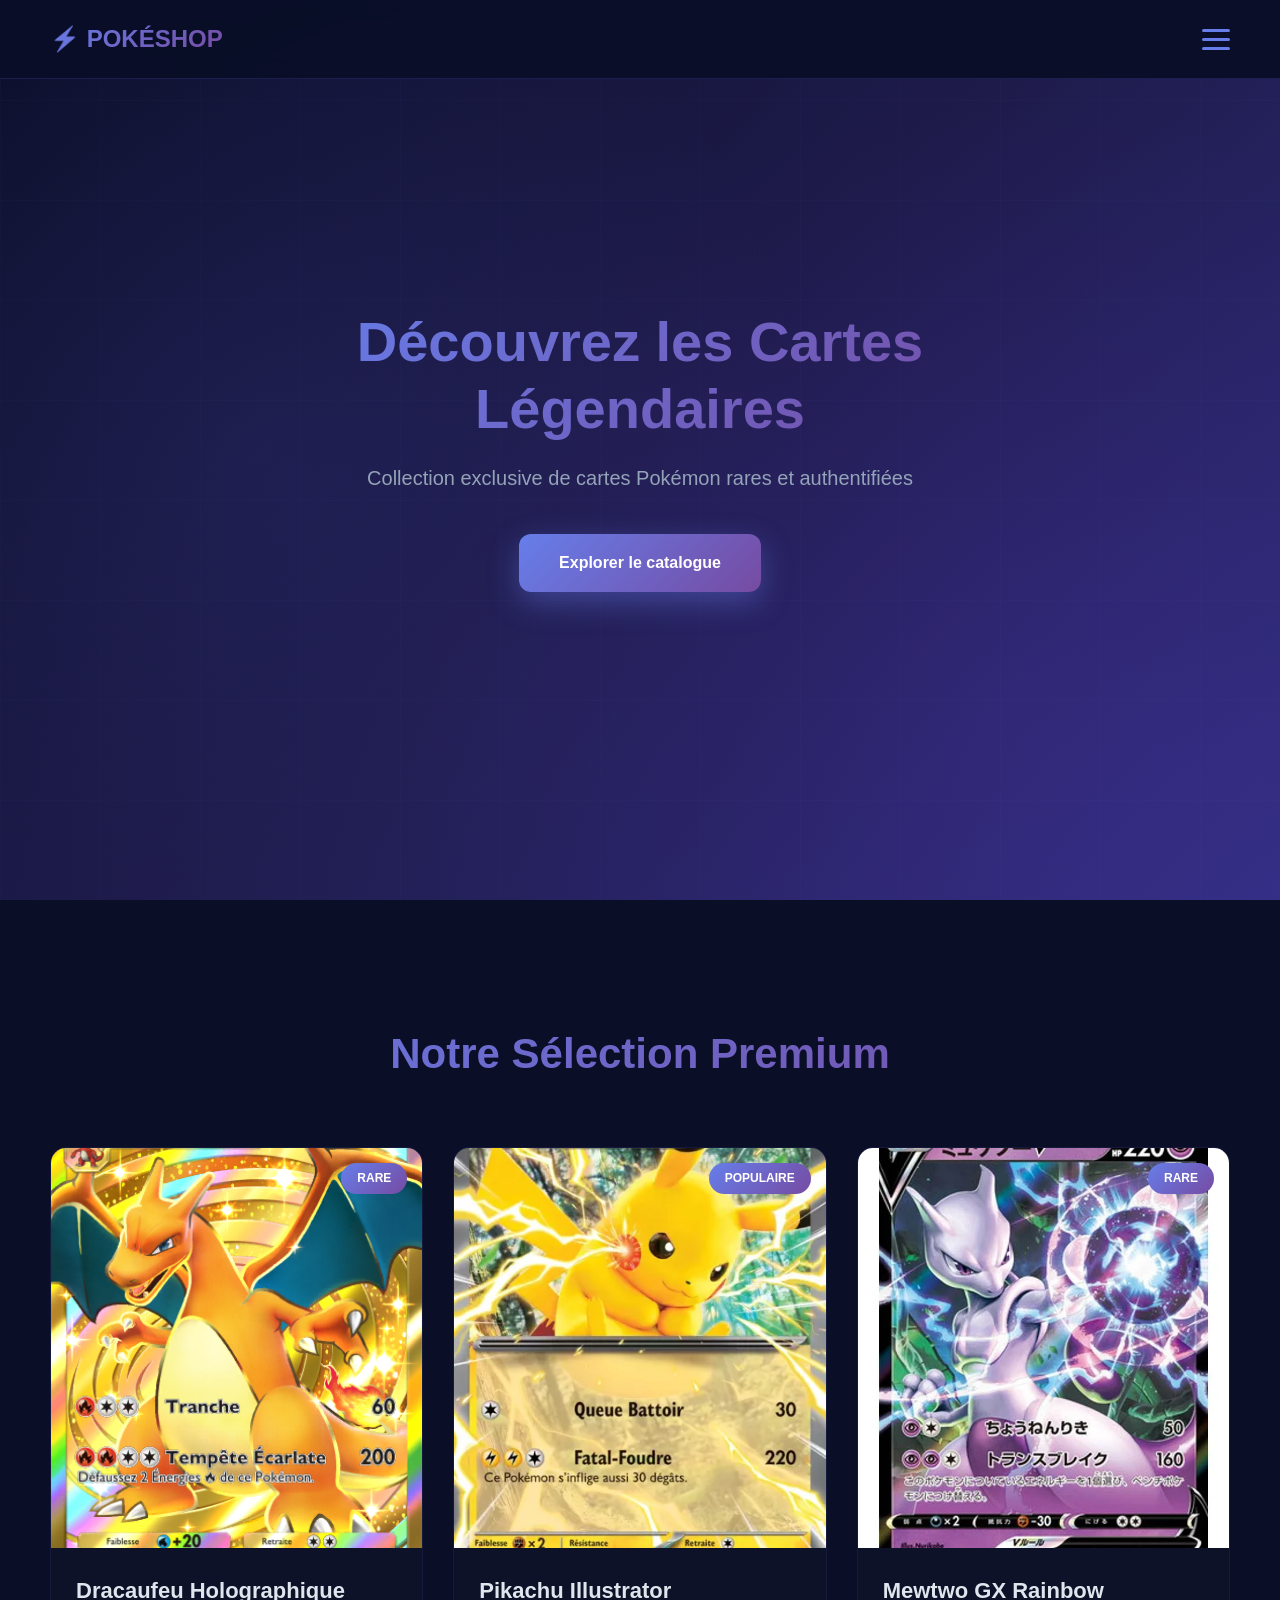
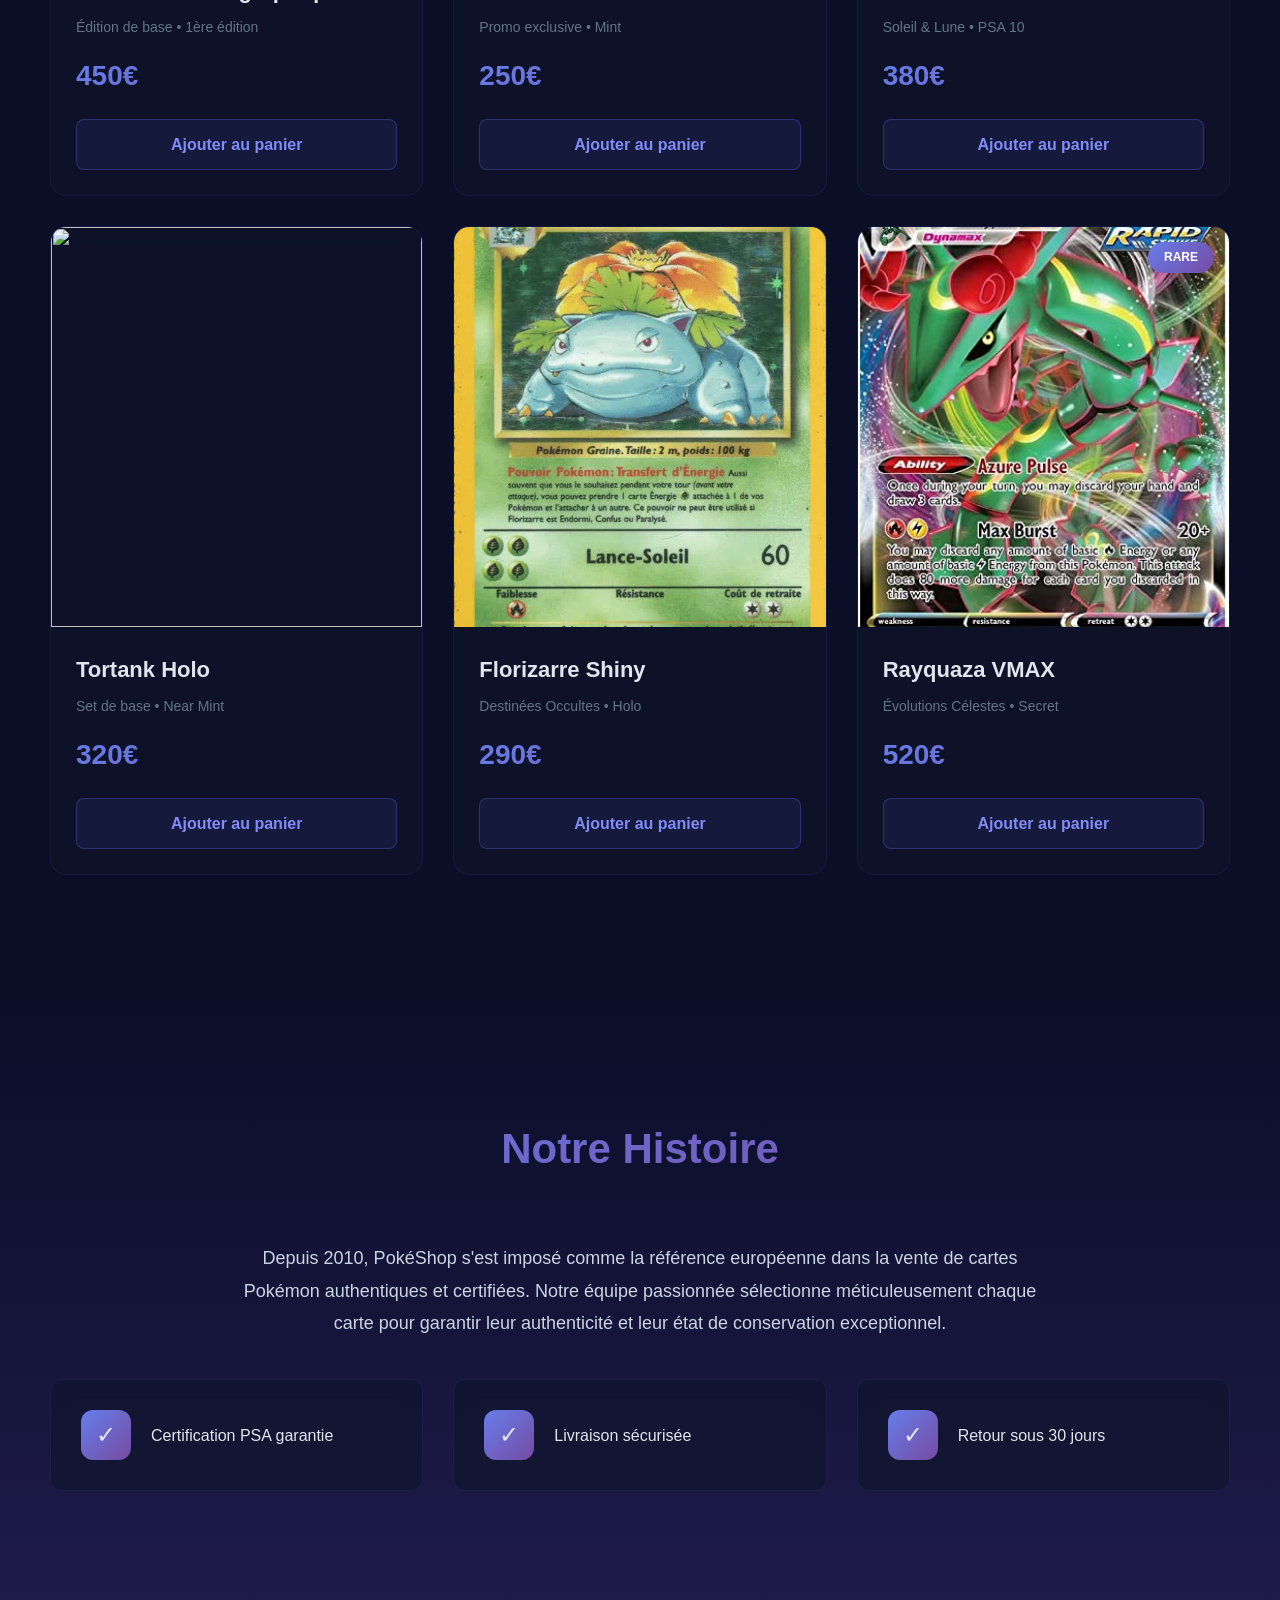
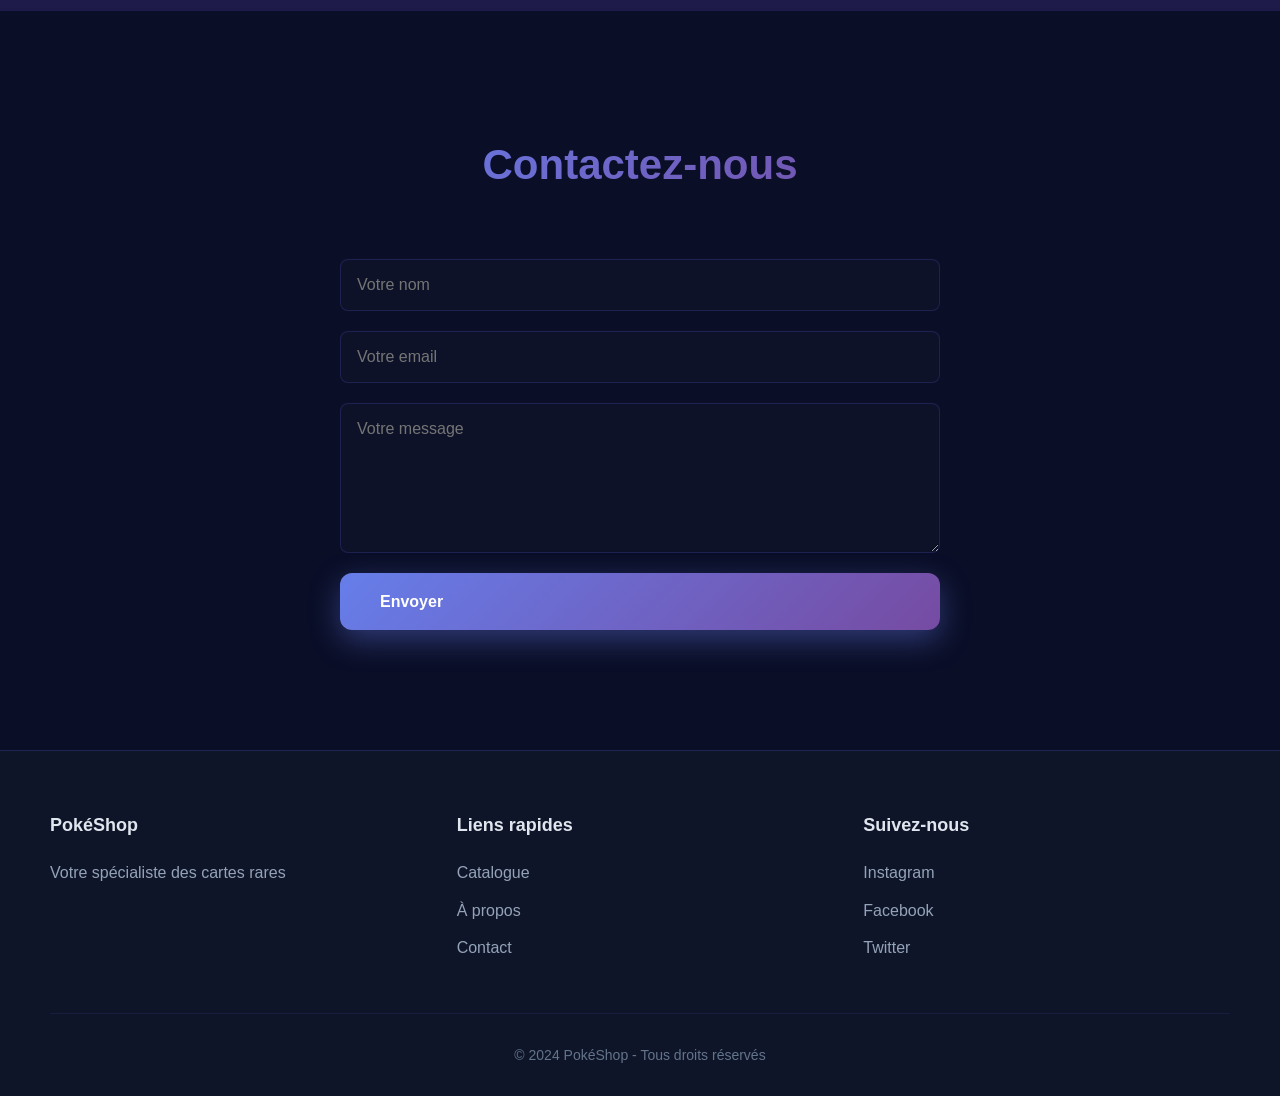
==== index.html @ 22d9a7c8 "init" ====
<!DOCTYPE html>
<html>
  <head>
    <meta charset="UTF-8" />
    <title>PokeShop</title>
    <link rel="stylesheet" href="styles.css" />
  </head>
  <body>
    <div class="header">
      <div class="logo">⚡ POKÉSHOP</div>
      <div class="burger" onclick="toggleMenu()">
        <div></div>
        <div></div>
        <div></div>
      </div>
    </div>

    <div class="menu" id="menu">
      <div onclick="scrollTo('hero')">Accueil</div>
      <div onclick="scrollTo('catalog')">Catalogue</div>
      <div onclick="scrollTo('about')">À propos</div>
      <div onclick="scrollTo('contact')">Contact</div>
    </div>

    <div class="hero" id="hero">
      <div class="hero-overlay"></div>
      <div class="hero-content">
        <div class="hero-title">Découvrez les Cartes Légendaires</div>
        <div class="hero-subtitle">
          Collection exclusive de cartes Pokémon rares et authentifiées
        </div>
        <div class="btn-primary" onclick="scrollTo('catalog')">
          Explorer le catalogue
        </div>
      </div>
    </div>

    <div class="catalog" id="catalog">
      <div class="section-title">Notre Sélection Premium</div>
      <div class="cards-grid">
        <div class="card">
          <div class="card-image">
            <img src="/img/darcaufeu.png" />
            <div class="card-badge">Rare</div>
          </div>
          <div class="card-content">
            <div class="card-name">Dracaufeu Holographique</div>
            <div class="card-details">Édition de base • 1ère édition</div>
            <div class="card-price">450€</div>
            <div class="btn-card">Ajouter au panier</div>
          </div>
        </div>

        <div class="card">
          <div class="card-image">
            <img src="/img/pika.png" />
            <div class="card-badge">Populaire</div>
          </div>
          <div class="card-content">
            <div class="card-name">Pikachu Illustrator</div>
            <div class="card-details">Promo exclusive • Mint</div>
            <div class="card-price">250€</div>
            <div class="btn-card">Ajouter au panier</div>
          </div>
        </div>

        <div class="card">
          <div class="card-image">
            <img src="img/newtoo.png" />
            <div class="card-badge">Rare</div>
          </div>
          <div class="card-content">
            <div class="card-name">Mewtwo GX Rainbow</div>
            <div class="card-details">Soleil & Lune • PSA 10</div>
            <div class="card-price">380€</div>
            <div class="btn-card">Ajouter au panier</div>
          </div>
        </div>

        <div class="card">
          <div class="card-image">
            <img
              src="/img/Tortank-holo-2-102-Set-de-Base-Fuji-Store-scaled.png"
            />
          </div>
          <div class="card-content">
            <div class="card-name">Tortank Holo</div>
            <div class="card-details">Set de base • Near Mint</div>
            <div class="card-price">320€</div>
            <div class="btn-card">Ajouter au panier</div>
          </div>
        </div>

        <div class="card">
          <div class="card-image">
            <img src="/img/shopping.png" />
          </div>
          <div class="card-content">
            <div class="card-name">Florizarre Shiny</div>
            <div class="card-details">Destinées Occultes • Holo</div>
            <div class="card-price">290€</div>
            <div class="btn-card">Ajouter au panier</div>
          </div>
        </div>

        <div class="card">
          <div class="card-image">
            <img src="/img/51XaCg-PdL.png" />
            <div class="card-badge">Rare</div>
          </div>
          <div class="card-content">
            <div class="card-name">Rayquaza VMAX</div>
            <div class="card-details">Évolutions Célestes • Secret</div>
            <div class="card-price">520€</div>
            <div class="btn-card">Ajouter au panier</div>
          </div>
        </div>
      </div>
    </div>

    <div class="about" id="about">
      <div class="about-container">
        <div class="section-title">Notre Histoire</div>
        <div class="about-content">
          <div class="about-text">
            Depuis 2010, PokéShop s'est imposé comme la référence européenne
            dans la vente de cartes Pokémon authentiques et certifiées. Notre
            équipe passionnée sélectionne méticuleusement chaque carte pour
            garantir leur authenticité et leur état de conservation
            exceptionnel.
          </div>
          <div class="about-features">
            <div class="feature">
              <div class="feature-icon">✓</div>
              <div class="feature-text">Certification PSA garantie</div>
            </div>
            <div class="feature">
              <div class="feature-icon">✓</div>
              <div class="feature-text">Livraison sécurisée</div>
            </div>
            <div class="feature">
              <div class="feature-icon">✓</div>
              <div class="feature-text">Retour sous 30 jours</div>
            </div>
          </div>
        </div>
      </div>
    </div>

    <div class="contact" id="contact">
      <div class="contact-container">
        <div class="section-title">Contactez-nous</div>
        <div class="form">
          <input type="text" placeholder="Votre nom" />
          <input type="text" placeholder="Votre email" />
          <textarea placeholder="Votre message"></textarea>
          <div class="btn-primary">Envoyer</div>
        </div>
      </div>
    </div>

    <div class="footer">
      <div class="footer-content">
        <div class="footer-section">
          <div class="footer-title">PokéShop</div>
          <div>Votre spécialiste des cartes rares</div>
        </div>
        <div class="footer-section">
          <div class="footer-title">Liens rapides</div>
          <div onclick="scrollTo('catalog')">Catalogue</div>
          <div onclick="scrollTo('about')">À propos</div>
          <div onclick="scrollTo('contact')">Contact</div>
        </div>
        <div class="footer-section">
          <div class="footer-title">Suivez-nous</div>
          <div>Instagram</div>
          <div>Facebook</div>
          <div>Twitter</div>
        </div>
      </div>
      <div class="footer-bottom">© 2024 PokéShop - Tous droits réservés</div>
    </div>

    <script>
      function toggleMenu() {
        const menu = document.getElementById("menu");
        menu.classList.toggle("active");
      }

      function scrollTo(id) {
        document.getElementById(id).scrollIntoView({ behavior: "smooth" });
        document.getElementById("menu").classList.remove("active");
      }
    </script>
  </body>
</html>
---- styles.css ----
* {
  margin: 0;
  padding: 0;
  box-sizing: border-box;
}

body {
  font-family: "Segoe UI", Tahoma, Geneva, Verdana, sans-serif;
  background: #0a0e27;
  color: #e0e6ed;
  line-height: 1.6;
}

/* Header */
.header {
  position: fixed;
  top: 0;
  width: 100%;
  background: rgba(10, 14, 39, 0.95);
  backdrop-filter: blur(10px);
  padding: 20px 50px;
  display: flex;
  justify-content: space-between;
  align-items: center;
  z-index: 1000;
  border-bottom: 1px solid rgba(99, 102, 241, 0.2);
}

.logo {
  font-size: 24px;
  font-weight: 700;
  background: linear-gradient(135deg, #667eea 0%, #764ba2 100%);
  -webkit-background-clip: text;
  -webkit-text-fill-color: transparent;
  background-clip: text;
}

.burger {
  cursor: pointer;
  display: flex;
  flex-direction: column;
  gap: 6px;
}

.burger div {
  width: 28px;
  height: 3px;
  background: #667eea;
  border-radius: 3px;
  transition: 0.3s;
}

/* Menu */
.menu {
  position: fixed;
  top: 80px;
  right: -300px;
  background: rgba(15, 23, 42, 0.98);
  backdrop-filter: blur(20px);
  padding: 30px;
  display: flex;
  flex-direction: column;
  gap: 20px;
  z-index: 999;
  border-radius: 12px 0 0 12px;
  border: 1px solid rgba(99, 102, 241, 0.2);
  box-shadow: -5px 5px 30px rgba(0, 0, 0, 0.5);
  transition: right 0.3s ease;
}

.menu.active {
  right: 0;
}

.menu div {
  cursor: pointer;
  padding: 12px 24px;
  color: #cbd5e1;
  font-size: 16px;
  font-weight: 500;
  border-radius: 8px;
  transition: all 0.3s;
}

.menu div:hover {
  background: rgba(99, 102, 241, 0.1);
  color: #818cf8;
  transform: translateX(-5px);
}

/* Hero Section */
.hero {
  height: 100vh;
  background: linear-gradient(135deg, #0a0e27 0%, #1e1b4b 50%, #312e81 100%);
  display: flex;
  align-items: center;
  justify-content: center;
  position: relative;
  overflow: hidden;
}

.hero::before {
  content: "";
  position: absolute;
  width: 100%;
  height: 100%;
  background: radial-gradient(
      circle at 20% 50%,
      rgba(99, 102, 241, 0.1) 0%,
      transparent 50%
    ),
    radial-gradient(
      circle at 80% 80%,
      rgba(124, 58, 237, 0.1) 0%,
      transparent 50%
    );
}

.hero-overlay {
  position: absolute;
  width: 100%;
  height: 100%;
  background: url('data:image/svg+xml,<svg width="100" height="100" xmlns="http://www.w3.org/2000/svg"><defs><pattern id="grid" width="100" height="100" patternUnits="userSpaceOnUse"><path d="M 100 0 L 0 0 0 100" fill="none" stroke="rgba(99,102,241,0.05)" stroke-width="1"/></pattern></defs><rect width="100" height="100" fill="url(%23grid)"/></svg>');
}

.hero-content {
  text-align: center;
  z-index: 1;
  max-width: 800px;
  padding: 0 20px;
}

.hero-title {
  font-size: 56px;
  font-weight: 800;
  background: linear-gradient(135deg, #667eea 0%, #764ba2 100%);
  -webkit-background-clip: text;
  -webkit-text-fill-color: transparent;
  background-clip: text;
  margin-bottom: 20px;
  line-height: 1.2;
}

.hero-subtitle {
  font-size: 20px;
  color: #94a3b8;
  margin-bottom: 40px;
  font-weight: 300;
}

.btn-primary {
  display: inline-block;
  padding: 16px 40px;
  background: linear-gradient(135deg, #667eea 0%, #764ba2 100%);
  color: white;
  font-weight: 600;
  cursor: pointer;
  border: none;
  border-radius: 12px;
  font-size: 16px;
  transition: all 0.3s;
  box-shadow: 0 10px 30px rgba(102, 126, 234, 0.4);
}

.btn-primary:hover {
  transform: translateY(-2px);
  box-shadow: 0 15px 40px rgba(102, 126, 234, 0.6);
}

/* Catalog Section */
.catalog {
  padding: 120px 50px;
  background: #0a0e27;
}

.section-title {
  text-align: center;
  font-size: 42px;
  font-weight: 700;
  background: linear-gradient(135deg, #667eea 0%, #764ba2 100%);
  -webkit-background-clip: text;
  -webkit-text-fill-color: transparent;
  background-clip: text;
  margin-bottom: 60px;
}

.cards-grid {
  display: grid;
  grid-template-columns: repeat(auto-fit, minmax(300px, 1fr));
  gap: 30px;
  max-width: 1400px;
  margin: 0 auto;
}

.card {
  background: rgba(15, 23, 42, 0.6);
  border-radius: 16px;
  overflow: hidden;
  transition: all 0.3s;
  border: 1px solid rgba(99, 102, 241, 0.1);
  backdrop-filter: blur(10px);
}

.card:hover {
  transform: translateY(-10px);
  border-color: rgba(99, 102, 241, 0.4);
  box-shadow: 0 20px 40px rgba(0, 0, 0, 0.4);
}

.card-image {
  position: relative;
  overflow: hidden;
  height: 400px;
}

.card-image img {
  width: 100%;
  height: 100%;
  object-fit: cover;
  transition: transform 0.3s;
}

.card:hover .card-image img {
  transform: scale(1.05);
}

.card-badge {
  position: absolute;
  top: 15px;
  right: 15px;
  background: linear-gradient(135deg, #667eea 0%, #764ba2 100%);
  color: white;
  padding: 6px 16px;
  border-radius: 20px;
  font-size: 12px;
  font-weight: 600;
  text-transform: uppercase;
}

.card-content {
  padding: 25px;
}

.card-name {
  font-size: 22px;
  font-weight: 700;
  color: #e0e6ed;
  margin-bottom: 8px;
}

.card-details {
  font-size: 14px;
  color: #64748b;
  margin-bottom: 15px;
}

.card-price {
  font-size: 28px;
  font-weight: 700;
  background: linear-gradient(135deg, #667eea 0%, #764ba2 100%);
  -webkit-background-clip: text;
  -webkit-text-fill-color: transparent;
  background-clip: text;
  margin-bottom: 20px;
}

.btn-card {
  width: 100%;
  padding: 12px;
  background: rgba(99, 102, 241, 0.1);
  color: #818cf8;
  border: 1px solid rgba(99, 102, 241, 0.3);
  border-radius: 8px;
  text-align: center;
  cursor: pointer;
  font-weight: 600;
  transition: all 0.3s;
}

.btn-card:hover {
  background: rgba(99, 102, 241, 0.2);
  border-color: rgba(99, 102, 241, 0.5);
}

/* About Section */
.about {
  padding: 120px 50px;
  background: linear-gradient(180deg, #0a0e27 0%, #1e1b4b 100%);
}

.about-container {
  max-width: 1200px;
  margin: 0 auto;
}

.about-content {
  display: flex;
  flex-direction: column;
  gap: 40px;
}

.about-text {
  font-size: 18px;
  color: #cbd5e1;
  line-height: 1.8;
  text-align: center;
  max-width: 800px;
  margin: 0 auto;
}

.about-features {
  display: grid;
  grid-template-columns: repeat(auto-fit, minmax(250px, 1fr));
  gap: 30px;
}

.feature {
  background: rgba(15, 23, 42, 0.6);
  padding: 30px;
  border-radius: 12px;
  border: 1px solid rgba(99, 102, 241, 0.1);
  display: flex;
  align-items: center;
  gap: 20px;
  backdrop-filter: blur(10px);
}

.feature-icon {
  width: 50px;
  height: 50px;
  background: linear-gradient(135deg, #667eea 0%, #764ba2 100%);
  border-radius: 12px;
  display: flex;
  align-items: center;
  justify-content: center;
  font-size: 24px;
  flex-shrink: 0;
}

.feature-text {
  font-size: 16px;
  color: #e0e6ed;
  font-weight: 500;
}

/* Contact Section */
.contact {
  padding: 120px 50px;
  background: #0a0e27;
}

.contact-container {
  max-width: 600px;
  margin: 0 auto;
}

.form {
  display: flex;
  flex-direction: column;
  gap: 20px;
}

.form input,
.form textarea {
  background: rgba(15, 23, 42, 0.6);
  border: 1px solid rgba(99, 102, 241, 0.2);
  color: #e0e6ed;
  padding: 16px;
  font-size: 16px;
  border-radius: 8px;
  font-family: inherit;
  transition: all 0.3s;
}

.form input:focus,
.form textarea:focus {
  outline: none;
  border-color: #667eea;
  box-shadow: 0 0 0 3px rgba(102, 126, 234, 0.1);
}

.form textarea {
  min-height: 150px;
  resize: vertical;
}

/* Footer */
.footer {
  background: rgba(15, 23, 42, 0.8);
  border-top: 1px solid rgba(99, 102, 241, 0.2);
  padding: 60px 50px 30px;
}

.footer-content {
  max-width: 1200px;
  margin: 0 auto;
  display: grid;
  grid-template-columns: repeat(auto-fit, minmax(250px, 1fr));
  gap: 40px;
  margin-bottom: 40px;
}

.footer-section div {
  color: #94a3b8;
  margin-bottom: 12px;
  cursor: pointer;
  transition: color 0.3s;
}

.footer-section div:hover {
  color: #818cf8;
}

.footer-title {
  font-size: 18px;
  font-weight: 700;
  color: #e0e6ed !important;
  margin-bottom: 20px !important;
}

.footer-bottom {
  text-align: center;
  padding-top: 30px;
  border-top: 1px solid rgba(99, 102, 241, 0.1);
  color: #64748b;
  font-size: 14px;
}

/* Responsive */
@media (max-width: 768px) {
  .hero-title {
    font-size: 36px;
  }

  .hero-subtitle {
    font-size: 16px;
  }

  .section-title {
    font-size: 32px;
  }

  .header {
    padding: 20px 20px;
  }

  .catalog,
  .about,
  .contact {
    padding: 80px 20px;
  }
}
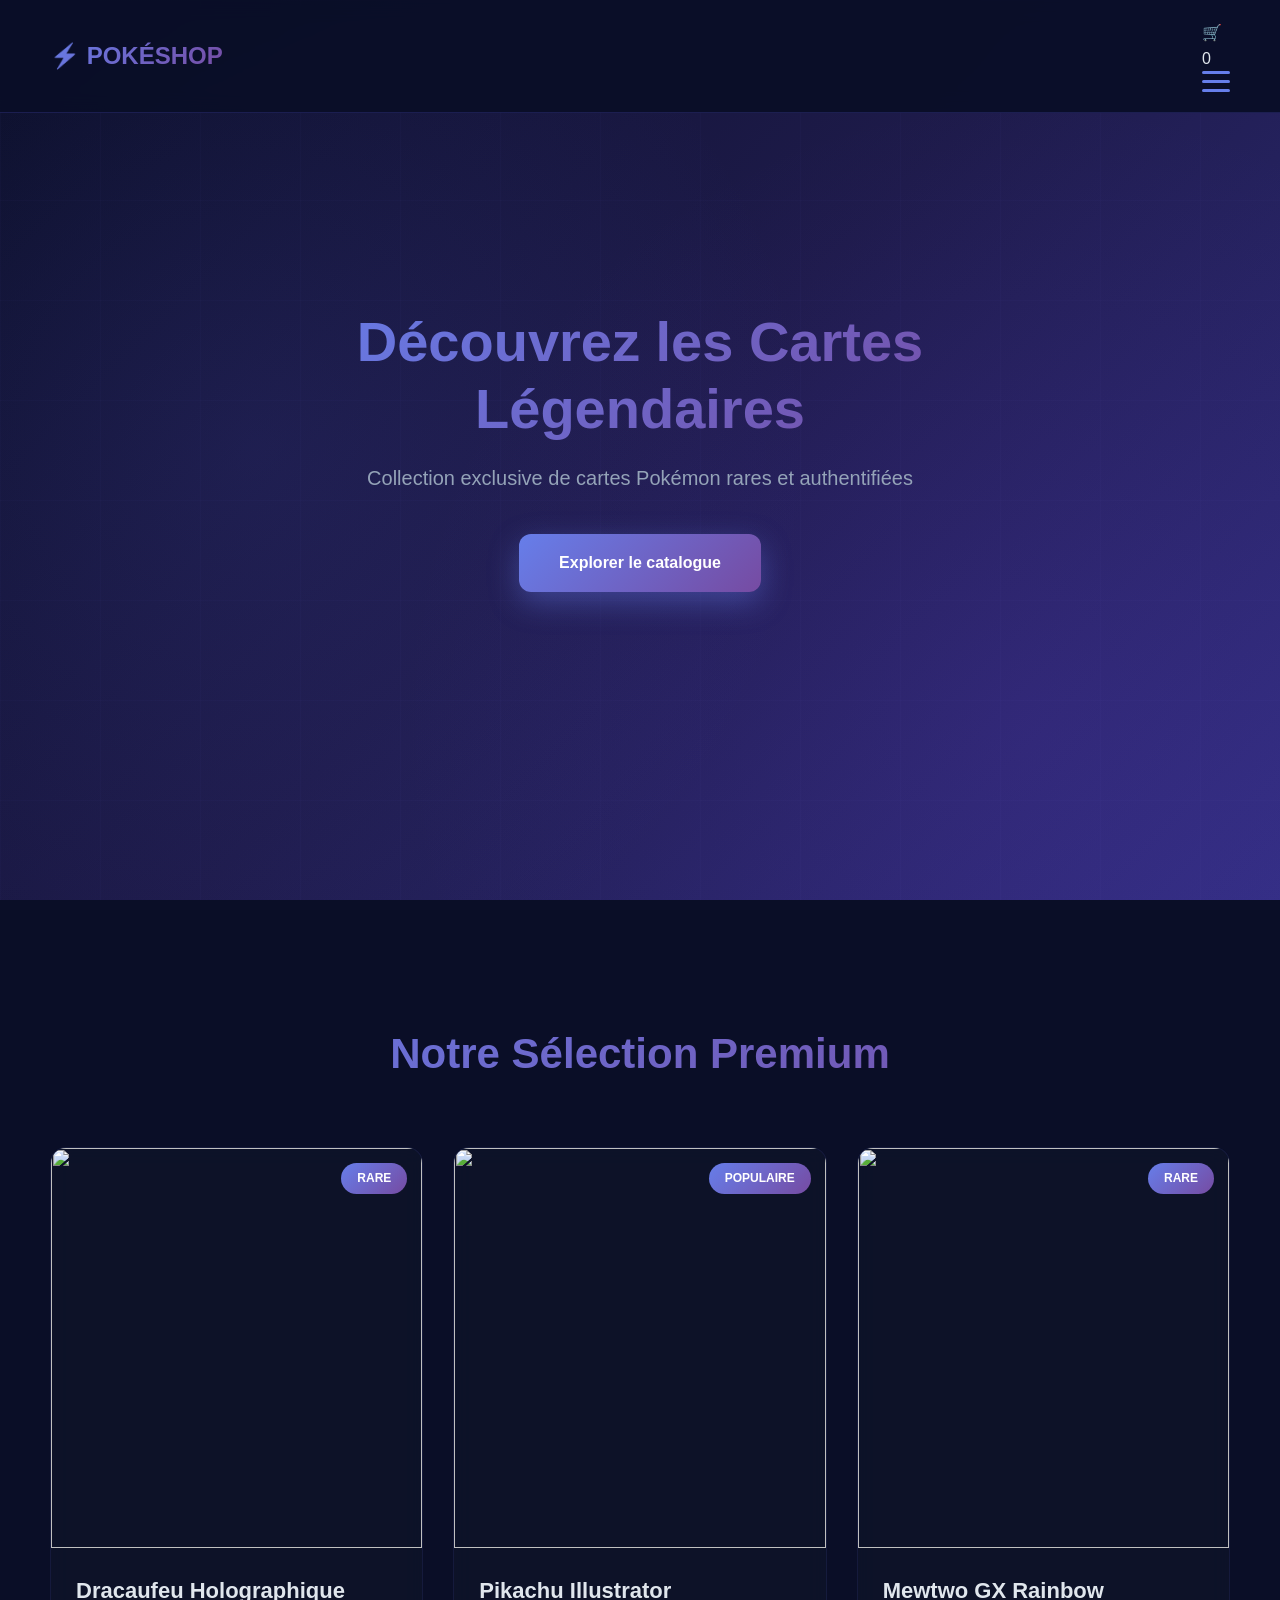
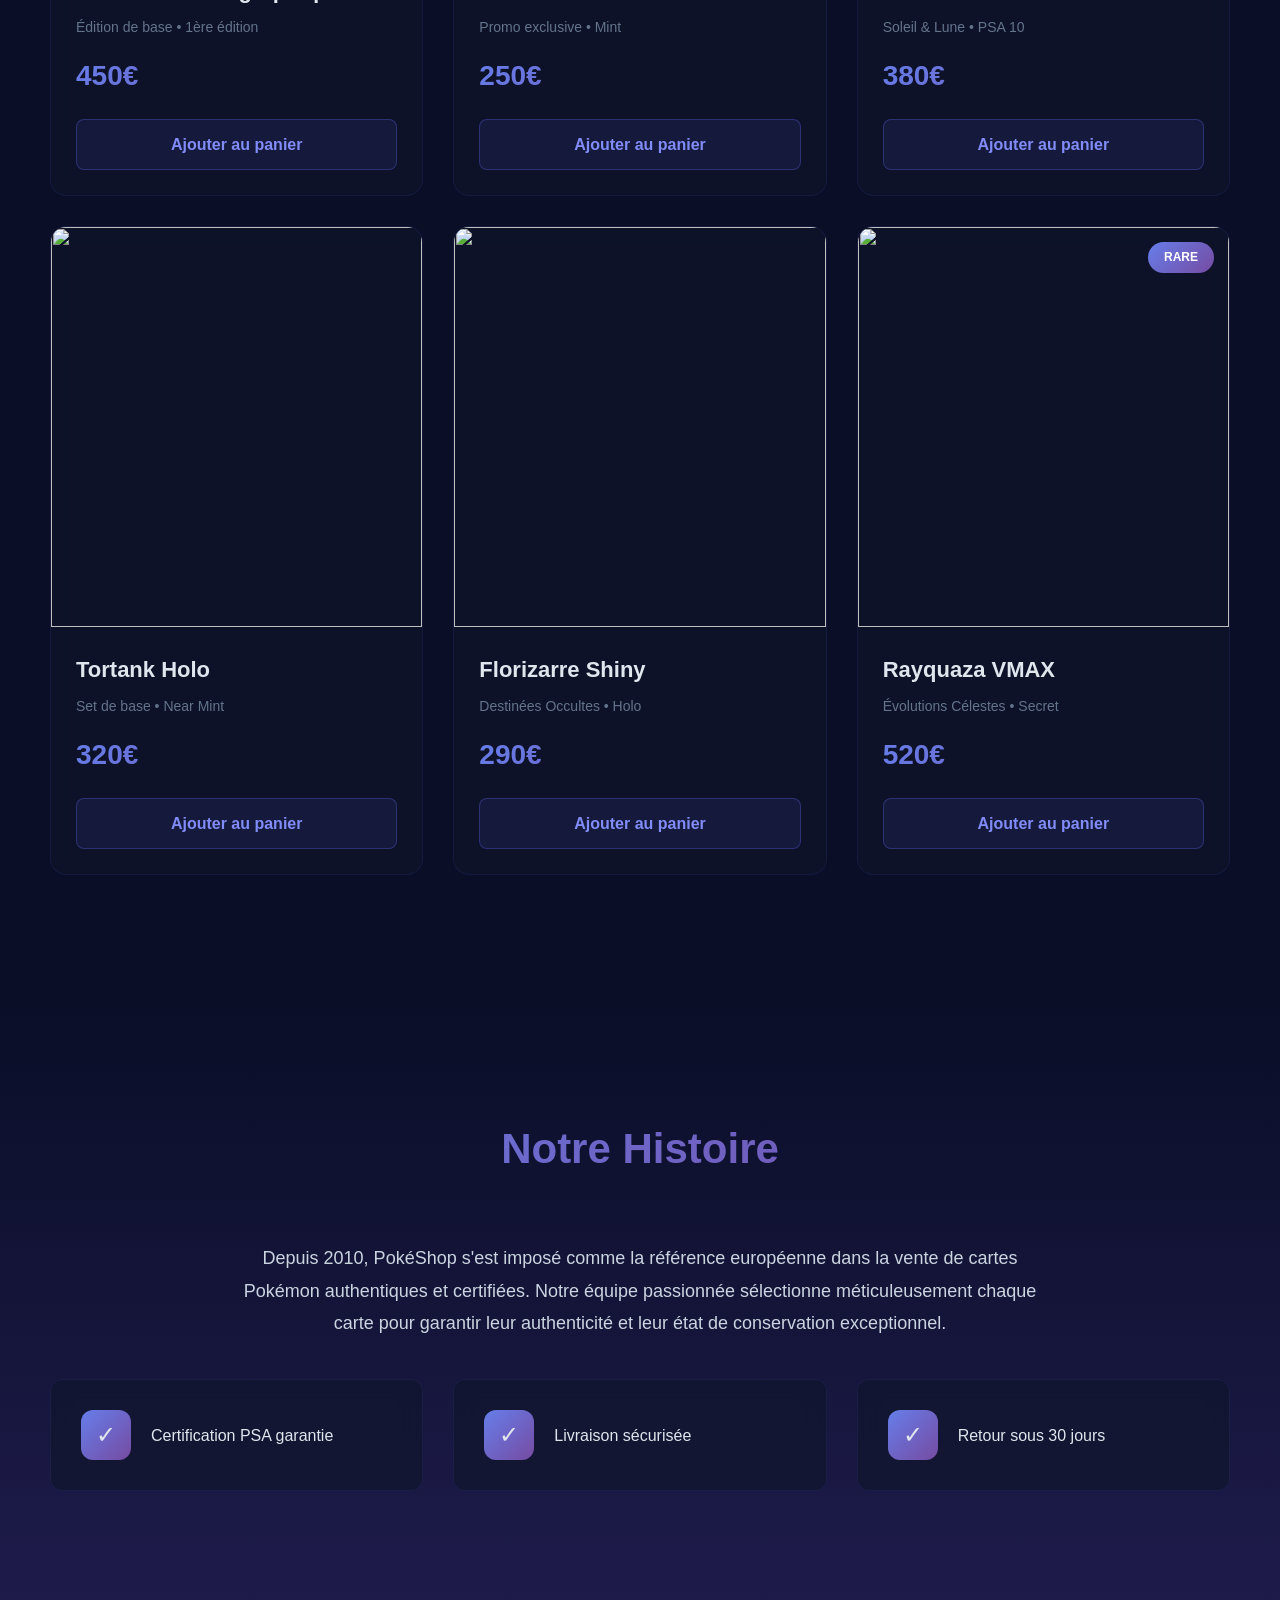
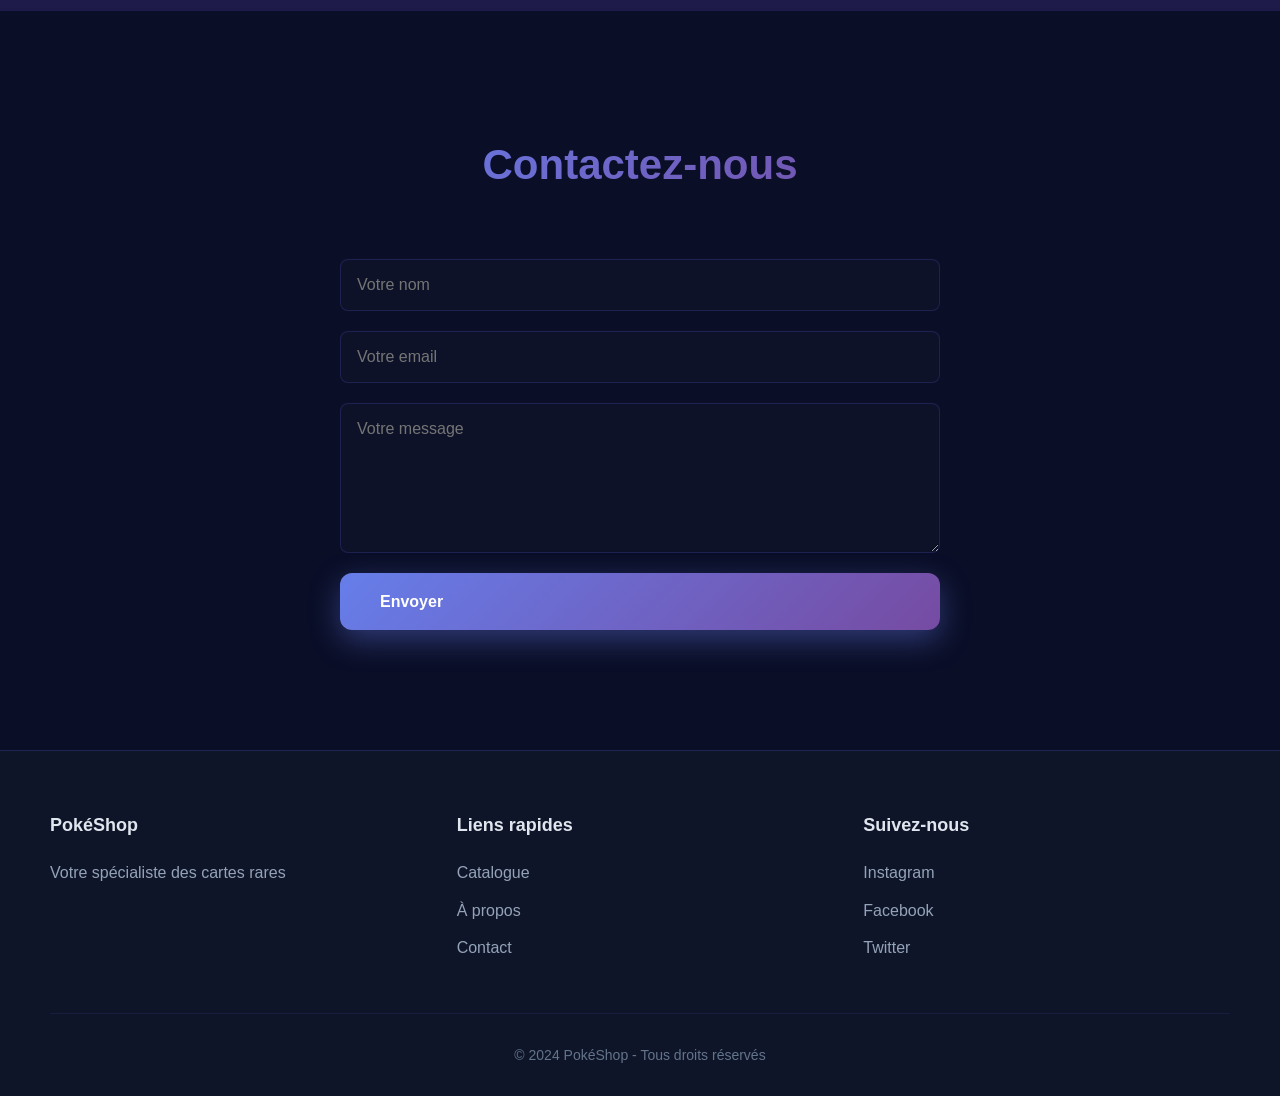
==== commit a778fba8: "update" ====
--- a/index.html
+++ b/index.html
@@ -8,10 +8,16 @@
   <body>
     <div class="header">
       <div class="logo">⚡ POKÉSHOP</div>
-      <div class="burger" onclick="toggleMenu()">
-        <div></div>
-        <div></div>
-        <div></div>
+      <div class="header-right">
+        <div class="cart" onclick="toggleCart()">
+          <div class="cart-icon">🛒</div>
+          <div class="cart-count" id="cartCount">0</div>
+        </div>
+        <div class="burger" onclick="toggleMenu()">
+          <div></div>
+          <div></div>
+          <div></div>
+        </div>
       </div>
     </div>
 
@@ -40,79 +46,107 @@
       <div class="cards-grid">
         <div class="card">
           <div class="card-image">
-            <img src="/img/darcaufeu.png" />
+            <img
+              src="https://images.unsplash.com/photo-1606503153255-59d7a2d1e6c0?w=400&h=560&fit=crop"
+            />
             <div class="card-badge">Rare</div>
           </div>
           <div class="card-content">
             <div class="card-name">Dracaufeu Holographique</div>
             <div class="card-details">Édition de base • 1ère édition</div>
             <div class="card-price">450€</div>
-            <div class="btn-card">Ajouter au panier</div>
-          </div>
-        </div>
-
-        <div class="card">
-          <div class="card-image">
-            <img src="/img/pika.png" />
+            <div
+              class="btn-card"
+              onclick="addToCart('Dracaufeu Holographique', 450)"
+            >
+              Ajouter au panier
+            </div>
+          </div>
+        </div>
+
+        <div class="card">
+          <div class="card-image">
+            <img
+              src="https://images.unsplash.com/photo-1613771404721-1f92d799e49f?w=400&h=560&fit=crop"
+            />
             <div class="card-badge">Populaire</div>
           </div>
           <div class="card-content">
             <div class="card-name">Pikachu Illustrator</div>
             <div class="card-details">Promo exclusive • Mint</div>
             <div class="card-price">250€</div>
-            <div class="btn-card">Ajouter au panier</div>
-          </div>
-        </div>
-
-        <div class="card">
-          <div class="card-image">
-            <img src="img/newtoo.png" />
+            <div
+              class="btn-card"
+              onclick="addToCart('Pikachu Illustrator', 250)"
+            >
+              Ajouter au panier
+            </div>
+          </div>
+        </div>
+
+        <div class="card">
+          <div class="card-image">
+            <img
+              src="https://images.unsplash.com/photo-1600861194942-f883de0dfe96?w=400&h=560&fit=crop"
+            />
             <div class="card-badge">Rare</div>
           </div>
           <div class="card-content">
             <div class="card-name">Mewtwo GX Rainbow</div>
             <div class="card-details">Soleil & Lune • PSA 10</div>
             <div class="card-price">380€</div>
-            <div class="btn-card">Ajouter au panier</div>
-          </div>
-        </div>
-
-        <div class="card">
-          <div class="card-image">
-            <img
-              src="/img/Tortank-holo-2-102-Set-de-Base-Fuji-Store-scaled.png"
+            <div class="btn-card" onclick="addToCart('Mewtwo GX Rainbow', 380)">
+              Ajouter au panier
+            </div>
+          </div>
+        </div>
+
+        <div class="card">
+          <div class="card-image">
+            <img
+              src="https://images.unsplash.com/photo-1511512578047-dfb367046420?w=400&h=560&fit=crop"
             />
           </div>
           <div class="card-content">
             <div class="card-name">Tortank Holo</div>
             <div class="card-details">Set de base • Near Mint</div>
             <div class="card-price">320€</div>
-            <div class="btn-card">Ajouter au panier</div>
-          </div>
-        </div>
-
-        <div class="card">
-          <div class="card-image">
-            <img src="/img/shopping.png" />
+            <div class="btn-card" onclick="addToCart('Tortank Holo', 320)">
+              Ajouter au panier
+            </div>
+          </div>
+        </div>
+
+        <div class="card">
+          <div class="card-image">
+            <img
+              src="https://images.unsplash.com/photo-1542779283-429940ce8336?w=400&h=560&fit=crop"
+            />
           </div>
           <div class="card-content">
             <div class="card-name">Florizarre Shiny</div>
             <div class="card-details">Destinées Occultes • Holo</div>
             <div class="card-price">290€</div>
-            <div class="btn-card">Ajouter au panier</div>
-          </div>
-        </div>
-
-        <div class="card">
-          <div class="card-image">
-            <img src="/img/51XaCg-PdL.png" />
+            <div class="btn-card" onclick="addToCart('Florizarre Shiny', 290)">
+              Ajouter au panier
+            </div>
+          </div>
+        </div>
+
+        <div class="card">
+          <div class="card-image">
+            <img
+              src="https://images.unsplash.com/photo-1606503153255-59d7a2d1e6c0?w=400&h=560&fit=crop"
+            />
             <div class="card-badge">Rare</div>
           </div>
           <div class="card-content">
             <div class="card-name">Rayquaza VMAX</div>
             <div class="card-details">Évolutions Célestes • Secret</div>
             <div class="card-price">520€</div>
-            <div class="btn-card">Ajouter au panier</div>
+            <div class="btn-card" onclick="addToCart('Rayquaza VMAX', 520)">
+              Ajouter au panier
+            </div>
           </div>
         </div>
       </div>
@@ -182,6 +216,8 @@
     </div>
 
     <script>
+      let cartItems = 0;
+
       function toggleMenu() {
         const menu = document.getElementById("menu");
         menu.classList.toggle("active");
@@ -191,6 +227,26 @@
         document.getElementById(id).scrollIntoView({ behavior: "smooth" });
         document.getElementById("menu").classList.remove("active");
       }
+
+      function addToCart(itemName, price) {
+        cartItems++;
+        document.getElementById("cartCount").textContent = cartItems;
+
+        // Animation du compteur
+        const cartCount = document.getElementById("cartCount");
+        cartCount.style.transform = "scale(1.5)";
+        setTimeout(() => {
+          cartCount.style.transform = "scale(1)";
+        }, 200);
+      }
+
+      function toggleCart() {
+        if (cartItems === 0) {
+          alert("Votre panier est vide");
+        } else {
+          alert("Vous avez " + cartItems + " article(s) dans votre panier");
+        }
+      }
     </script>
   </body>
 </html>
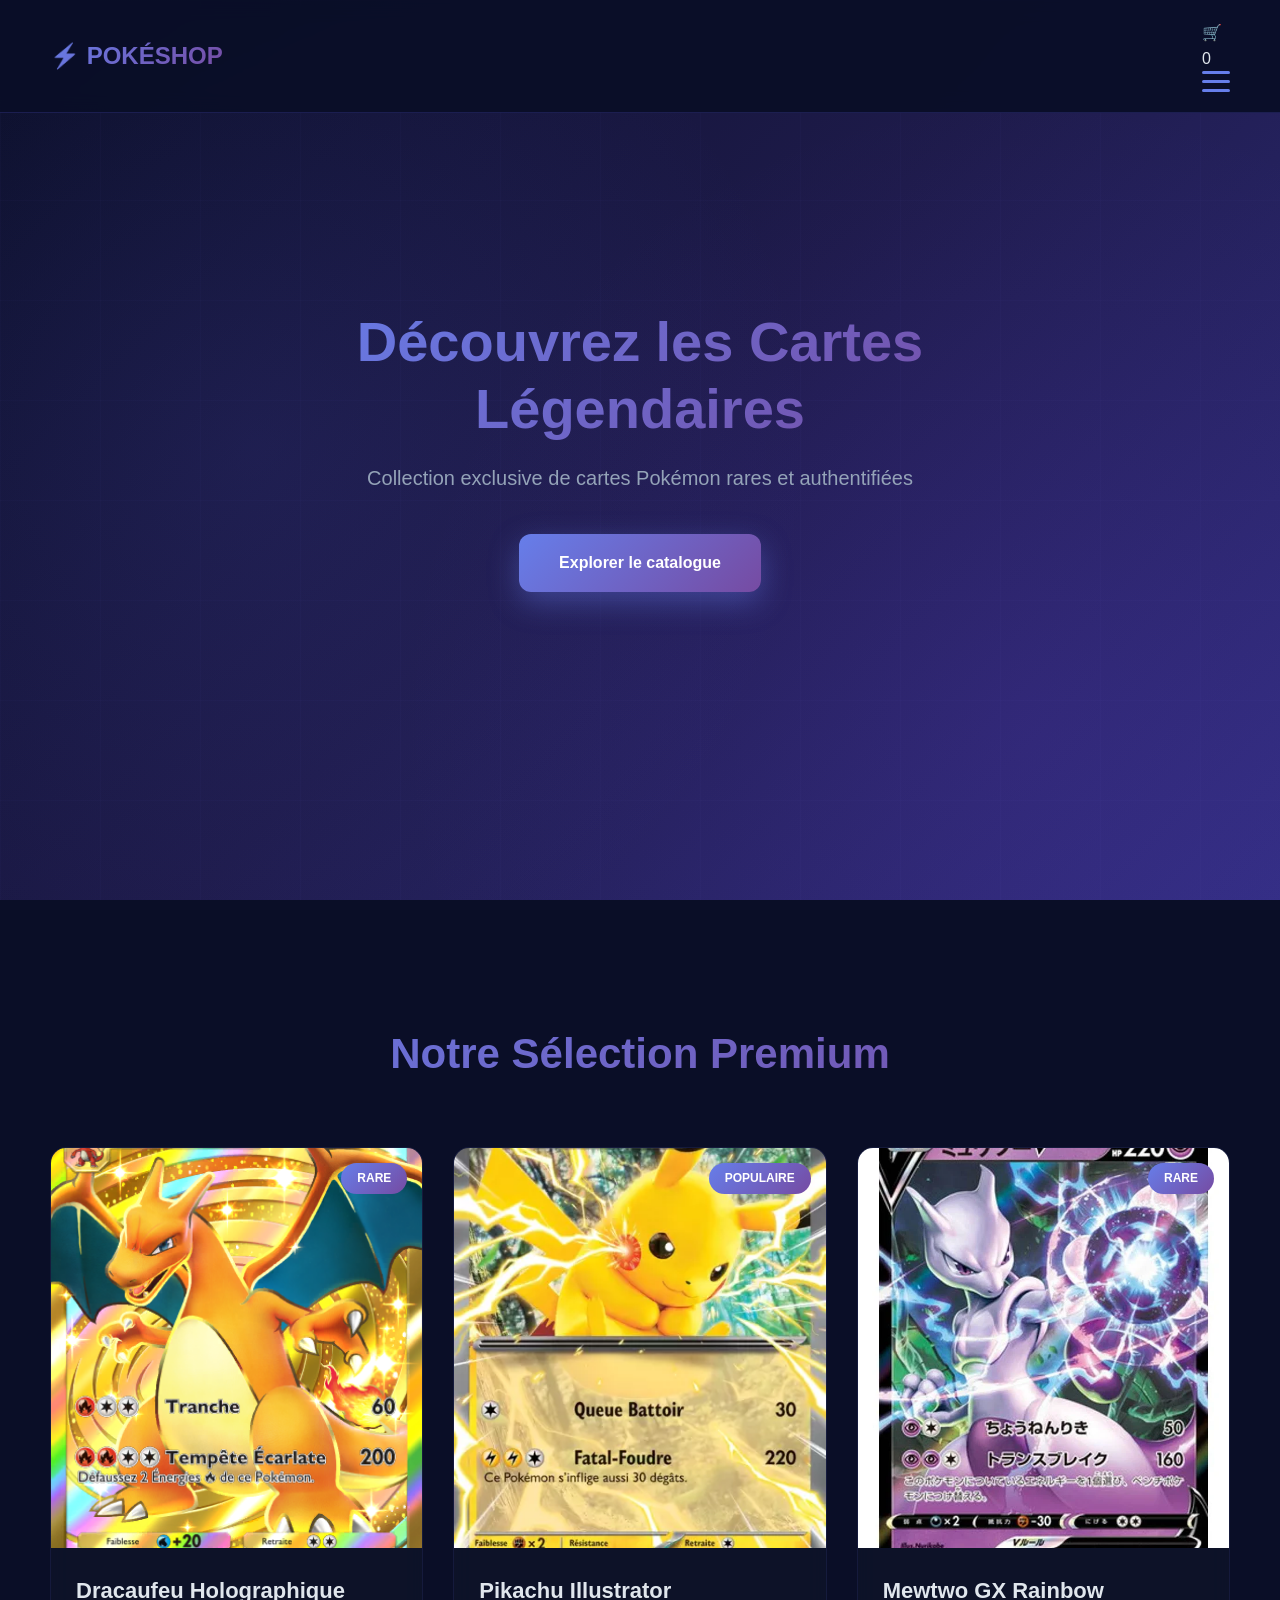
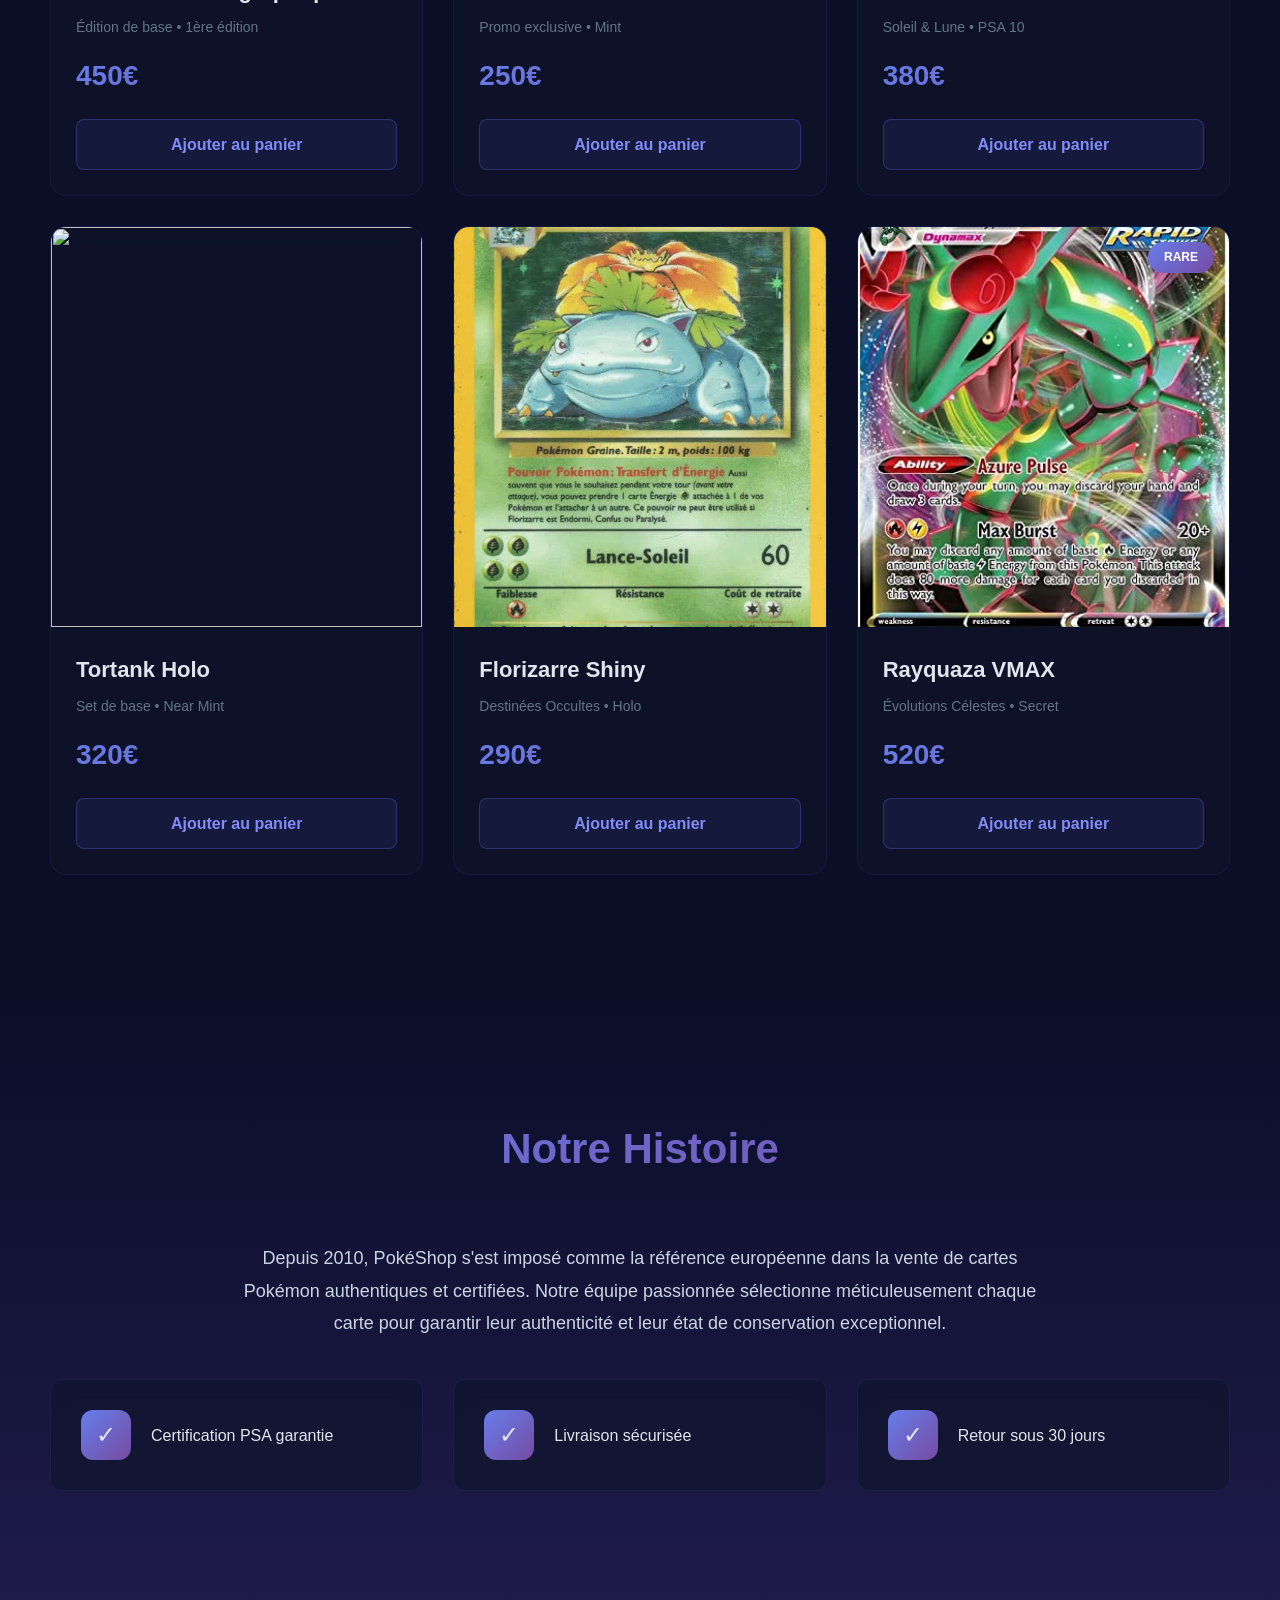
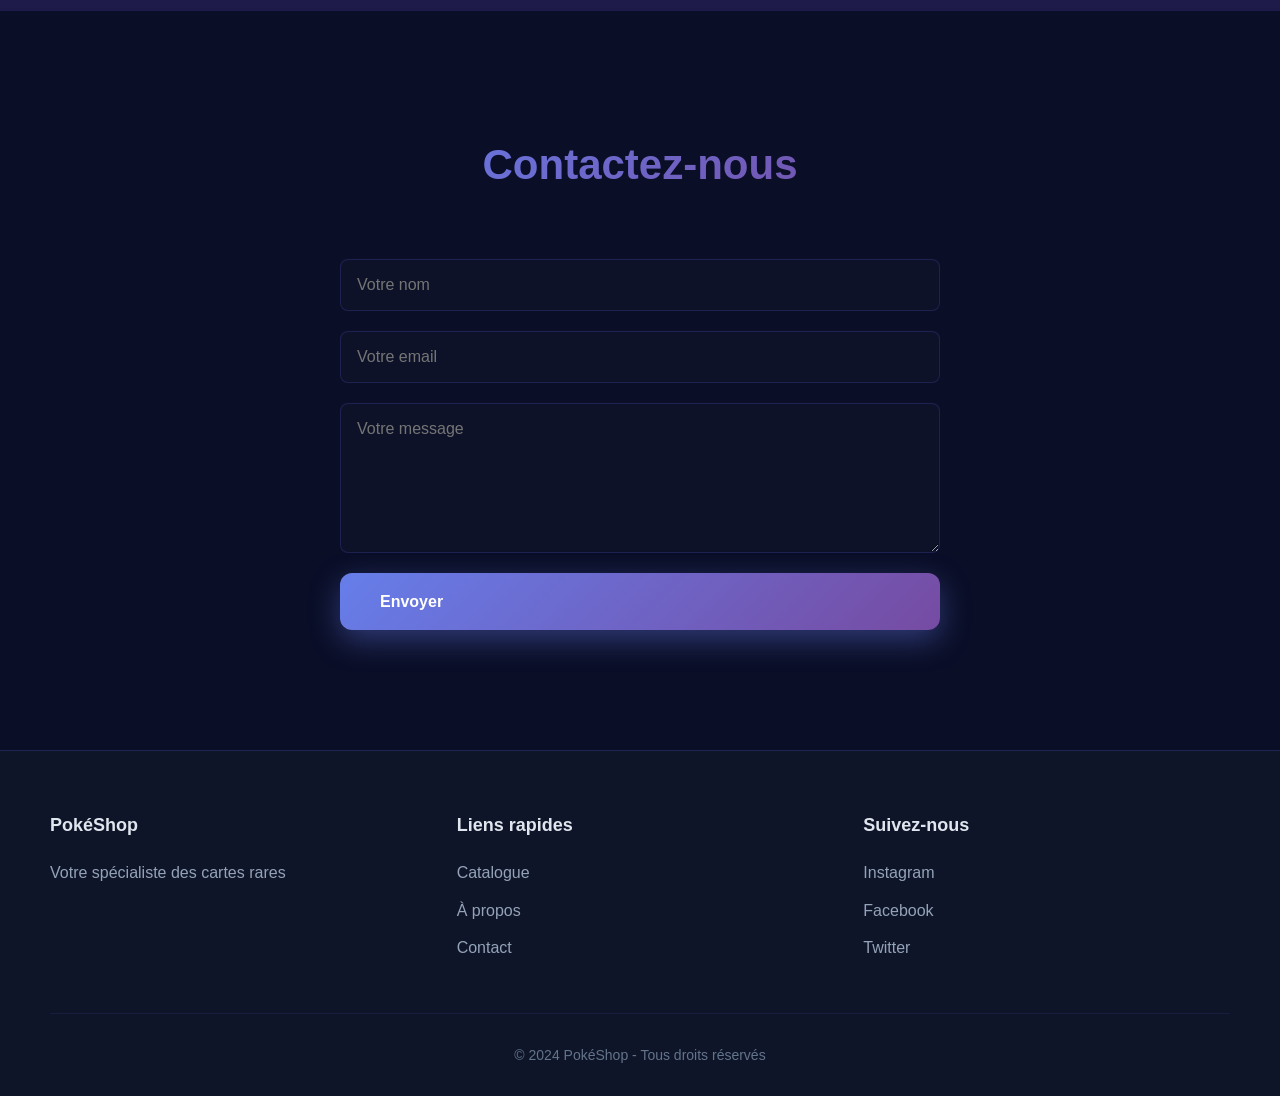
==== commit 3f34d755: "update image" ====
--- a/index.html
+++ b/index.html
@@ -46,9 +46,7 @@
       <div class="cards-grid">
         <div class="card">
           <div class="card-image">
-            <img
-              src="https://images.unsplash.com/photo-1606503153255-59d7a2d1e6c0?w=400&h=560&fit=crop"
-            />
+            <img src="/img/darcaufeu.png" />
             <div class="card-badge">Rare</div>
           </div>
           <div class="card-content">
@@ -66,9 +64,7 @@
 
         <div class="card">
           <div class="card-image">
-            <img
-              src="https://images.unsplash.com/photo-1613771404721-1f92d799e49f?w=400&h=560&fit=crop"
-            />
+            <img src="/img/pika.png" />
             <div class="card-badge">Populaire</div>
           </div>
           <div class="card-content">
@@ -86,9 +82,7 @@
 
         <div class="card">
           <div class="card-image">
-            <img
-              src="https://images.unsplash.com/photo-1600861194942-f883de0dfe96?w=400&h=560&fit=crop"
-            />
+            <img src="/img/newtoo.png" />
             <div class="card-badge">Rare</div>
           </div>
           <div class="card-content">
@@ -104,7 +98,7 @@
         <div class="card">
           <div class="card-image">
             <img
-              src="https://images.unsplash.com/photo-1511512578047-dfb367046420?w=400&h=560&fit=crop"
+              src="/img/Tortank-holo-2-102-Set-de-Base-Fuji-Store-scaled.png"
             />
           </div>
           <div class="card-content">
@@ -119,9 +113,7 @@
 
         <div class="card">
           <div class="card-image">
-            <img
-              src="https://images.unsplash.com/photo-1542779283-429940ce8336?w=400&h=560&fit=crop"
-            />
+            <img src="/img/shopping.png" />
           </div>
           <div class="card-content">
             <div class="card-name">Florizarre Shiny</div>
@@ -135,9 +127,7 @@
 
         <div class="card">
           <div class="card-image">
-            <img
-              src="https://images.unsplash.com/photo-1606503153255-59d7a2d1e6c0?w=400&h=560&fit=crop"
-            />
+            <img src="/img/51XaCg-PdL.png" />
             <div class="card-badge">Rare</div>
           </div>
           <div class="card-content">
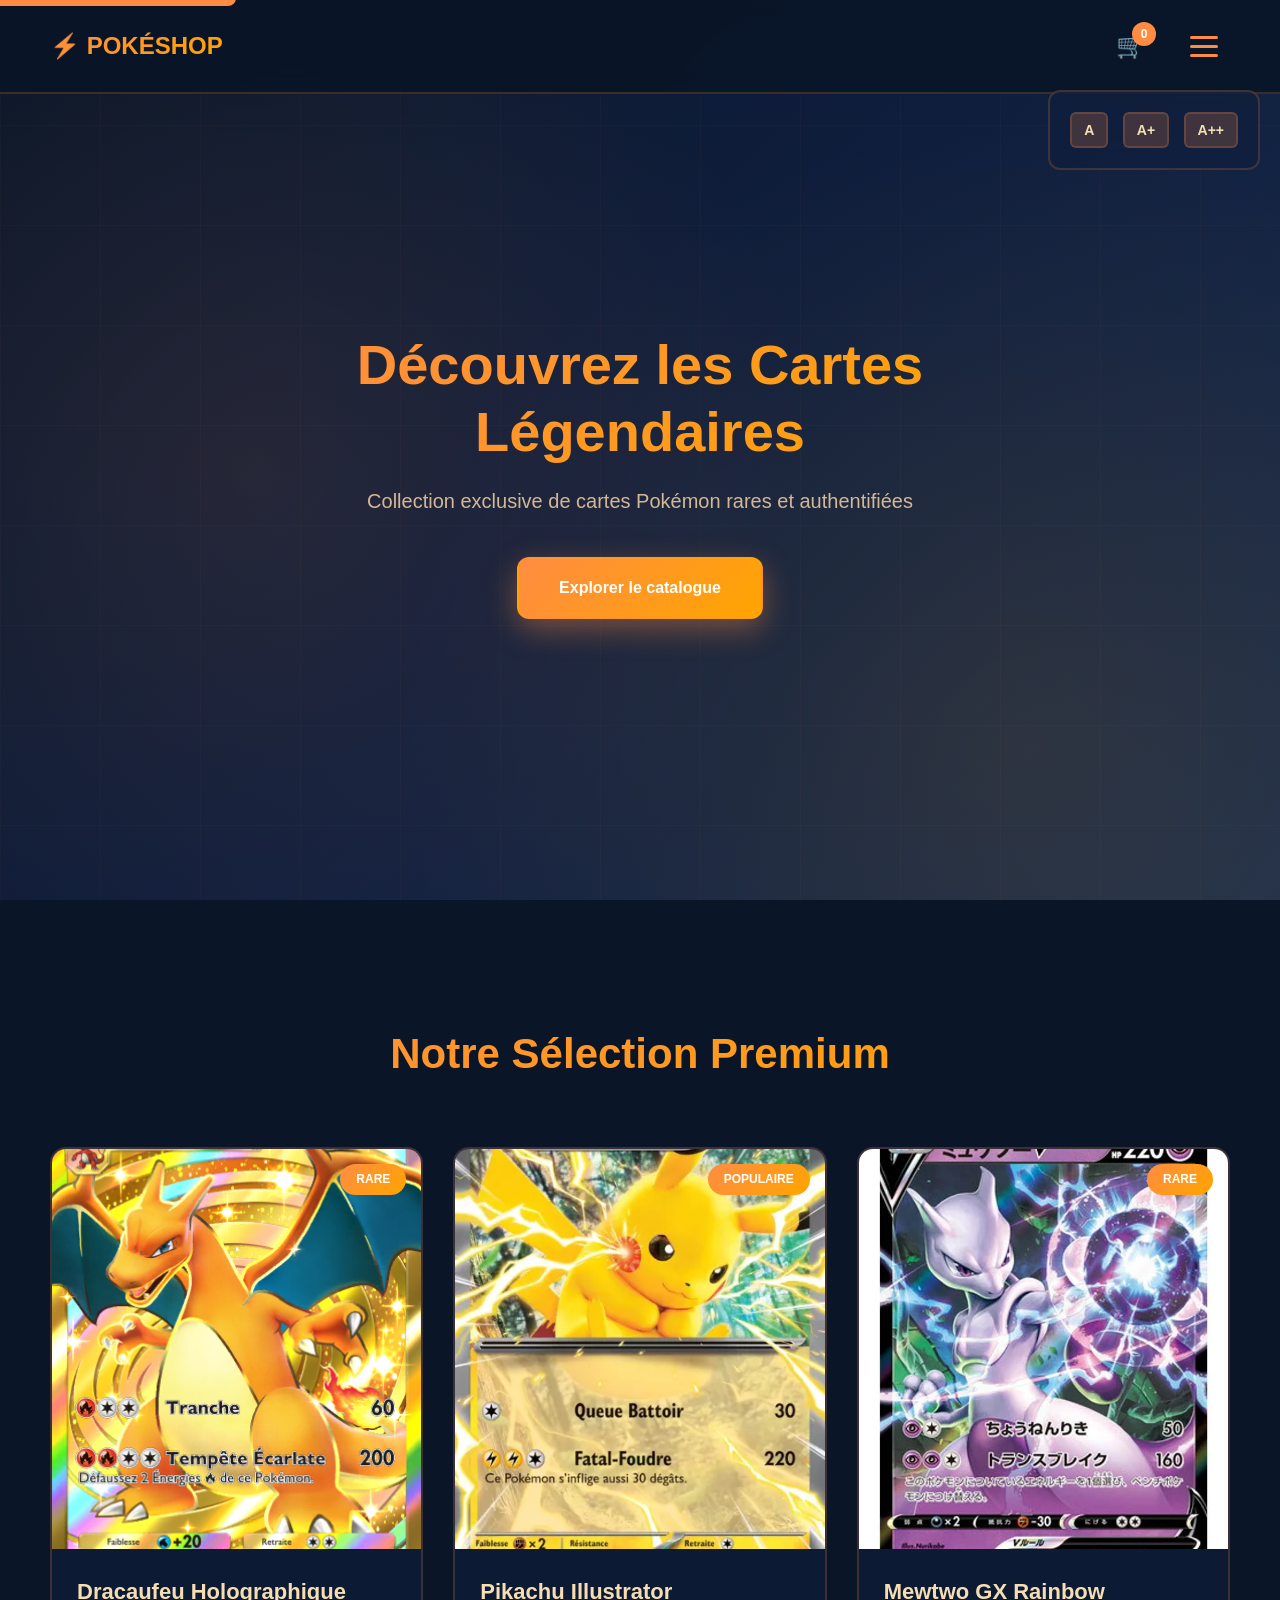
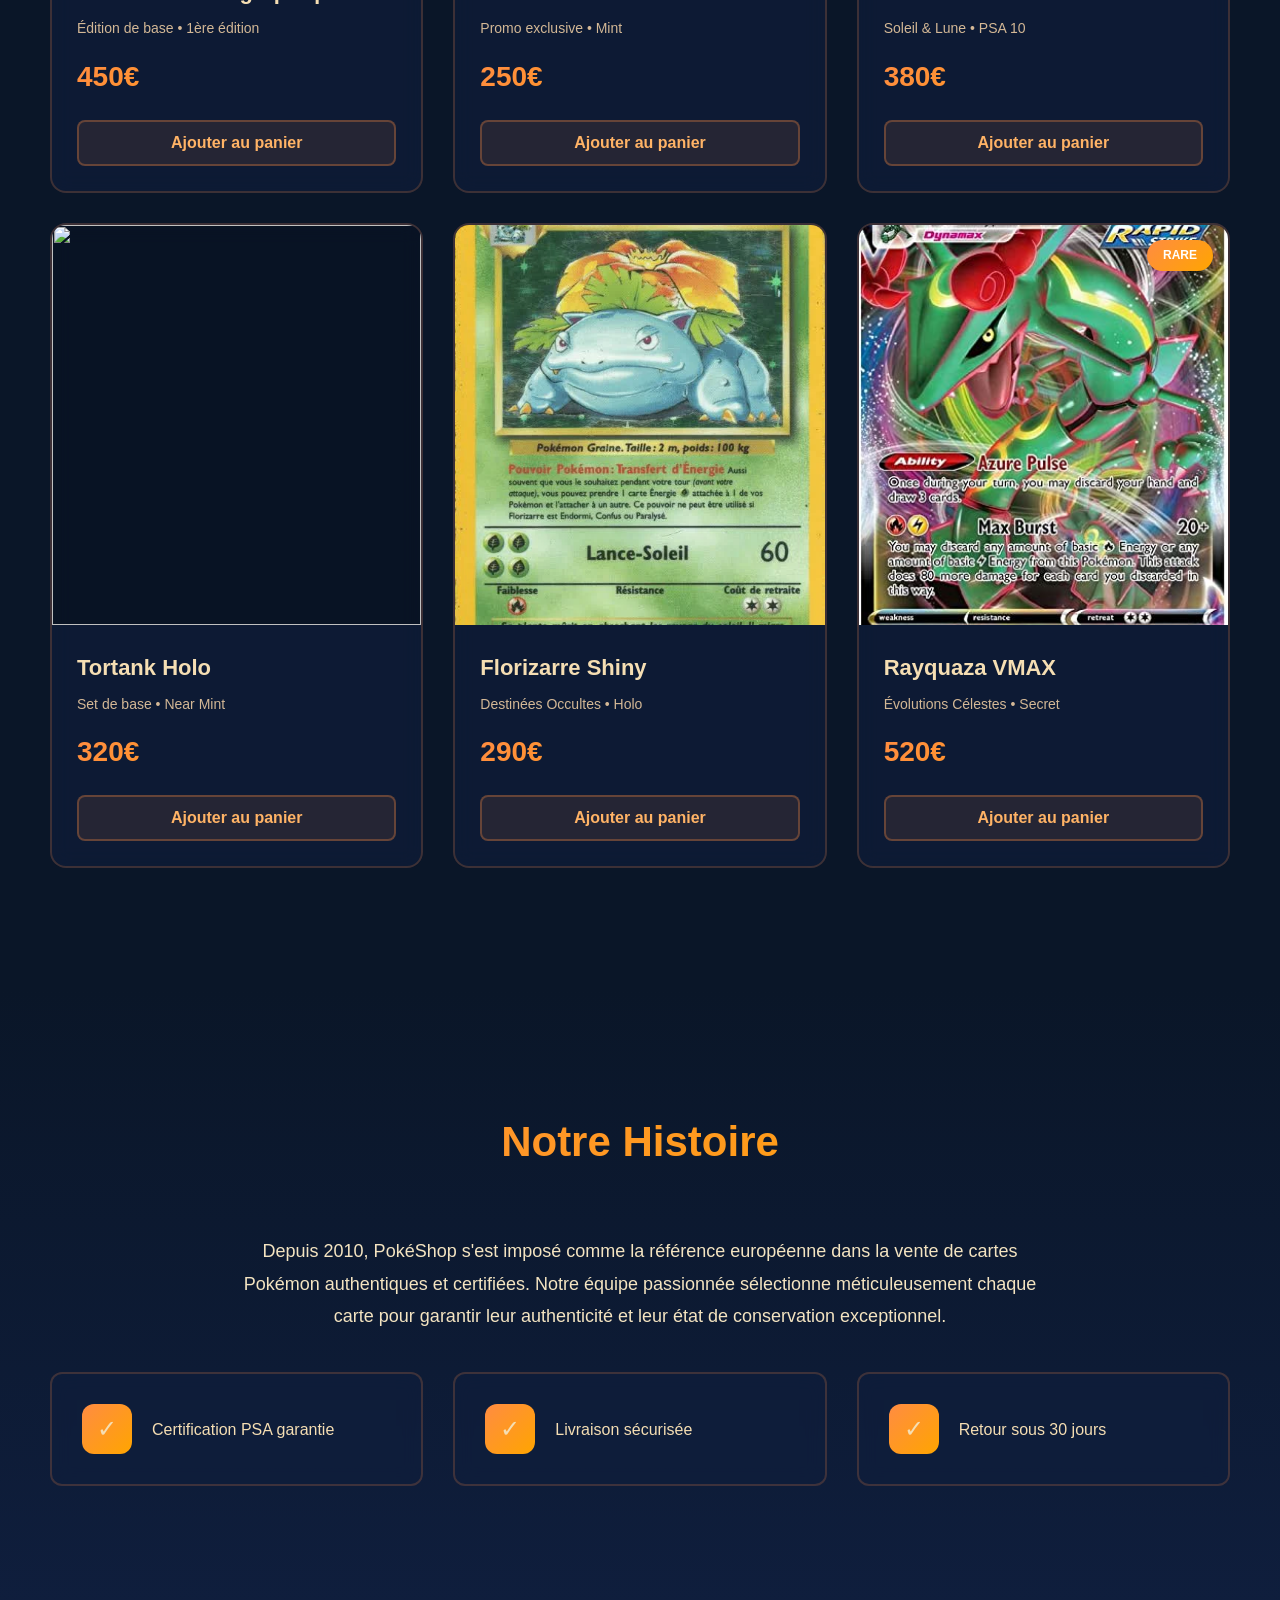
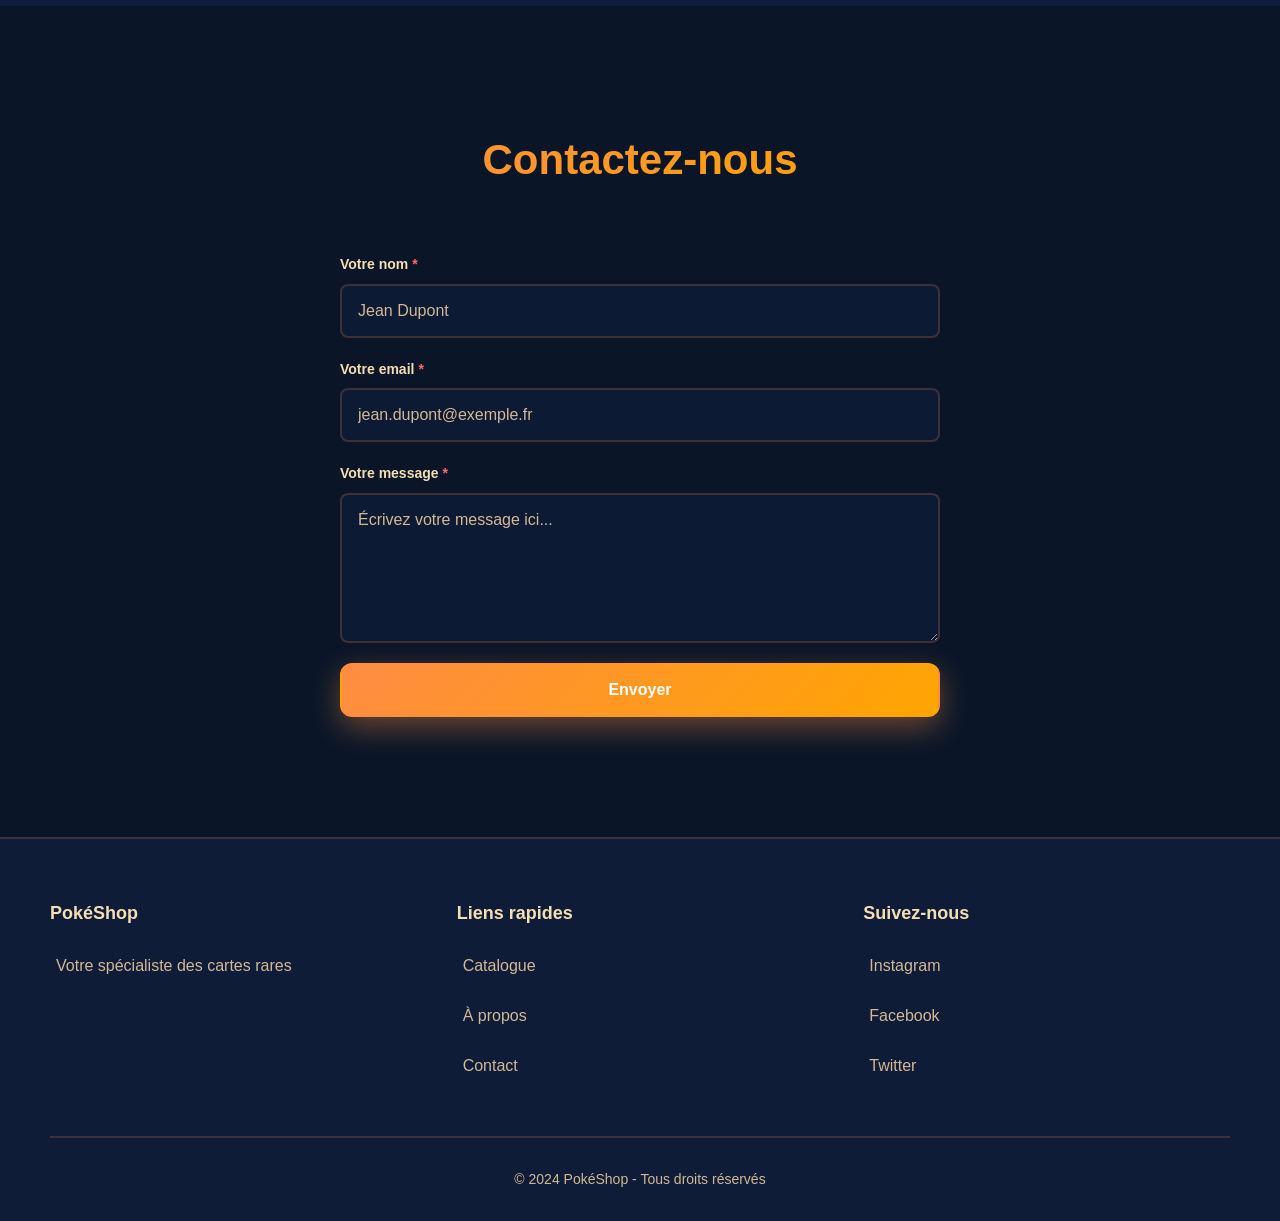
==== commit 92bb8d06: "Résolution des conflits" ====
--- a/index.html
+++ b/index.html
@@ -1,233 +1,346 @@
 <!DOCTYPE html>
-<html>
+<html lang="fr">
   <head>
     <meta charset="UTF-8" />
-    <title>PokeShop</title>
+    <meta name="viewport" content="width=device-width, initial-scale=1.0" />
+    <title>PokéShop - Boutique de cartes Pokémon rares</title>
     <link rel="stylesheet" href="styles.css" />
   </head>
   <body>
-    <div class="header">
-      <div class="logo">⚡ POKÉSHOP</div>
+    <!-- Lien de saut pour navigation au clavier -->
+    <a href="#main-content" class="skip-link">Aller au contenu principal</a>
+
+    <!-- Contrôles d'accessibilité -->
+    <aside class="accessibility-controls" aria-label="Contrôles d'accessibilité">
+      <button onclick="changeTextSize('normal')" aria-label="Taille de texte normale" tabindex="0">A</button>
+      <button onclick="changeTextSize('large')" aria-label="Grande taille de texte" tabindex="0">A+</button>
+      <button onclick="changeTextSize('xlarge')" aria-label="Très grande taille de texte" tabindex="0">A++</button>
+    </aside>
+
+    <header class="header">
+      <div class="logo" role="banner">⚡ POKÉSHOP</div>
       <div class="header-right">
-        <div class="cart" onclick="toggleCart()">
-          <div class="cart-icon">🛒</div>
-          <div class="cart-count" id="cartCount">0</div>
-        </div>
-        <div class="burger" onclick="toggleMenu()">
+        <button 
+          class="cart" 
+          onclick="toggleCart()" 
+          aria-label="Panier d'achat"
+          tabindex="0"
+        >
+          <div class="cart-icon" aria-hidden="true">🛒</div>
+          <div class="cart-count" id="cartCount" aria-live="polite">0</div>
+        </button>
+        <button 
+          class="burger" 
+          onclick="toggleMenu()" 
+          aria-label="Menu de navigation"
+          aria-expanded="false"
+          aria-controls="menu"
+          tabindex="0"
+        >
           <div></div>
           <div></div>
           <div></div>
-        </div>
+        </button>
       </div>
-    </div>
-
-    <div class="menu" id="menu">
-      <div onclick="scrollTo('hero')">Accueil</div>
-      <div onclick="scrollTo('catalog')">Catalogue</div>
-      <div onclick="scrollTo('about')">À propos</div>
-      <div onclick="scrollTo('contact')">Contact</div>
-    </div>
-
-    <div class="hero" id="hero">
-      <div class="hero-overlay"></div>
-      <div class="hero-content">
-        <div class="hero-title">Découvrez les Cartes Légendaires</div>
-        <div class="hero-subtitle">
-          Collection exclusive de cartes Pokémon rares et authentifiées
-        </div>
-        <div class="btn-primary" onclick="scrollTo('catalog')">
-          Explorer le catalogue
-        </div>
-      </div>
-    </div>
-
-    <div class="catalog" id="catalog">
-      <div class="section-title">Notre Sélection Premium</div>
-      <div class="cards-grid">
-        <div class="card">
-          <div class="card-image">
-            <img src="/img/darcaufeu.png" />
-            <div class="card-badge">Rare</div>
+    </header>
+
+    <nav class="menu" id="menu" aria-label="Navigation principale">
+      <a href="#hero" onclick="scrollTo('hero')" tabindex="0">Accueil</a>
+      <a href="#catalog" onclick="scrollTo('catalog')" tabindex="0">Catalogue</a>
+      <a href="#about" onclick="scrollTo('about')" tabindex="0">À propos</a>
+      <a href="#contact" onclick="scrollTo('contact')" tabindex="0">Contact</a>
+    </nav>
+
+    <main id="main-content">
+      <section class="hero" id="hero" aria-labelledby="hero-title">
+        <div class="hero-overlay"></div>
+        <div class="hero-content">
+          <h1 class="hero-title" id="hero-title">Découvrez les Cartes Légendaires</h1>
+          <p class="hero-subtitle">
+            Collection exclusive de cartes Pokémon rares et authentifiées
+          </p>
+          <a href="#catalog" class="btn-primary" onclick="scrollTo('catalog')" tabindex="0">
+            Explorer le catalogue
+          </a>
+        </div>
+      </section>
+
+      <section class="catalog" id="catalog" aria-labelledby="catalog-title">
+        <h2 class="section-title" id="catalog-title">Notre Sélection Premium</h2>
+        <div class="cards-grid">
+          <article class="card">
+            <div class="card-image">
+              <img src="/img/darcaufeu.png" alt="" />
+              <span class="card-badge" aria-label="Rareté">Rare</span>
+            </div>
+            <div class="card-content">
+              <h3 class="card-name">Dracaufeu Holographique</h3>
+              <p class="card-details">Édition de base • 1ère édition</p>
+              <p class="card-price" aria-label="Prix">450€</p>
+              <button
+                class="btn-card"
+                onclick="addToCart('Dracaufeu Holographique', 450)"
+                aria-label="Ajouter Dracaufeu Holographique au panier pour 450 euros"
+                tabindex="0"
+              >
+                Ajouter au panier
+              </button>
+            </div>
+          </article>
+
+          <article class="card">
+            <div class="card-image">
+              <img src="/img/pika.png" alt="" />
+              <span class="card-badge" aria-label="Popularité">Populaire</span>
+            </div>
+            <div class="card-content">
+              <h3 class="card-name">Pikachu Illustrator</h3>
+              <p class="card-details">Promo exclusive • Mint</p>
+              <p class="card-price" aria-label="Prix">250€</p>
+              <button
+                class="btn-card"
+                onclick="addToCart('Pikachu Illustrator', 250)"
+                aria-label="Ajouter Pikachu Illustrator au panier pour 250 euros"
+                tabindex="0"
+              >
+                Ajouter au panier
+              </button>
+            </div>
+          </article>
+
+          <article class="card">
+            <div class="card-image">
+              <img src="/img/newtoo.png" alt="" />
+              <span class="card-badge" aria-label="Rareté">Rare</span>
+            </div>
+            <div class="card-content">
+              <h3 class="card-name">Mewtwo GX Rainbow</h3>
+              <p class="card-details">Soleil & Lune • PSA 10</p>
+              <p class="card-price" aria-label="Prix">380€</p>
+              <button
+                class="btn-card"
+                onclick="addToCart('Mewtwo GX Rainbow', 380)"
+                aria-label="Ajouter Mewtwo GX Rainbow au panier pour 380 euros"
+                tabindex="0"
+              >
+                Ajouter au panier
+              </button>
+            </div>
+          </article>
+
+          <article class="card">
+            <div class="card-image">
+              <img src="/img/Tortank-holo-2-102-Set-de-Base-Fuji-Store-scaled.png" alt="" />
+            </div>
+            <div class="card-content">
+              <h3 class="card-name">Tortank Holo</h3>
+              <p class="card-details">Set de base • Near Mint</p>
+              <p class="card-price" aria-label="Prix">320€</p>
+              <button
+                class="btn-card"
+                onclick="addToCart('Tortank Holo', 320)"
+                aria-label="Ajouter Tortank Holo au panier pour 320 euros"
+                tabindex="0"
+              >
+                Ajouter au panier
+              </button>
+            </div>
+          </article>
+
+          <article class="card">
+            <div class="card-image">
+              <img src="/img/shopping.png" alt="" />
+            </div>
+            <div class="card-content">
+              <h3 class="card-name">Florizarre Shiny</h3>
+              <p class="card-details">Destinées Occultes • Holo</p>
+              <p class="card-price" aria-label="Prix">290€</p>
+              <button
+                class="btn-card"
+                onclick="addToCart('Florizarre Shiny', 290)"
+                aria-label="Ajouter Florizarre Shiny au panier pour 290 euros"
+                tabindex="0"
+              >
+                Ajouter au panier
+              </button>
+            </div>
+          </article>
+
+          <article class="card">
+            <div class="card-image">
+              <img src="/img/51XaCg-PdL.png" alt="" />
+              <span class="card-badge" aria-label="Rareté">Rare</span>
+            </div>
+            <div class="card-content">
+              <h3 class="card-name">Rayquaza VMAX</h3>
+              <p class="card-details">Évolutions Célestes • Secret</p>
+              <p class="card-price" aria-label="Prix">520€</p>
+              <button
+                class="btn-card"
+                onclick="addToCart('Rayquaza VMAX', 520)"
+                aria-label="Ajouter Rayquaza VMAX au panier pour 520 euros"
+                tabindex="0"
+              >
+                Ajouter au panier
+              </button>
+            </div>
+          </article>
+        </div>
+      </section>
+
+      <section class="about" id="about" aria-labelledby="about-title">
+        <div class="about-container">
+          <h2 class="section-title" id="about-title">Notre Histoire</h2>
+          <div class="about-content">
+            <p class="about-text">
+              Depuis 2010, PokéShop s'est imposé comme la référence européenne
+              dans la vente de cartes Pokémon authentiques et certifiées. Notre
+              équipe passionnée sélectionne méticuleusement chaque carte pour
+              garantir leur authenticité et leur état de conservation
+              exceptionnel.
+            </p>
+            <div class="about-features">
+              <div class="feature">
+                <div class="feature-icon" aria-hidden="true">✓</div>
+                <p class="feature-text">Certification PSA garantie</p>
+              </div>
+              <div class="feature">
+                <div class="feature-icon" aria-hidden="true">✓</div>
+                <p class="feature-text">Livraison sécurisée</p>
+              </div>
+              <div class="feature">
+                <div class="feature-icon" aria-hidden="true">✓</div>
+                <p class="feature-text">Retour sous 30 jours</p>
+              </div>
+            </div>
           </div>
-          <div class="card-content">
-            <div class="card-name">Dracaufeu Holographique</div>
-            <div class="card-details">Édition de base • 1ère édition</div>
-            <div class="card-price">450€</div>
-            <div
-              class="btn-card"
-              onclick="addToCart('Dracaufeu Holographique', 450)"
-            >
-              Ajouter au panier
-            </div>
-          </div>
-        </div>
-
-        <div class="card">
-          <div class="card-image">
-            <img src="/img/pika.png" />
-            <div class="card-badge">Populaire</div>
-          </div>
-          <div class="card-content">
-            <div class="card-name">Pikachu Illustrator</div>
-            <div class="card-details">Promo exclusive • Mint</div>
-            <div class="card-price">250€</div>
-            <div
-              class="btn-card"
-              onclick="addToCart('Pikachu Illustrator', 250)"
-            >
-              Ajouter au panier
-            </div>
-          </div>
-        </div>
-
-        <div class="card">
-          <div class="card-image">
-            <img src="/img/newtoo.png" />
-            <div class="card-badge">Rare</div>
-          </div>
-          <div class="card-content">
-            <div class="card-name">Mewtwo GX Rainbow</div>
-            <div class="card-details">Soleil & Lune • PSA 10</div>
-            <div class="card-price">380€</div>
-            <div class="btn-card" onclick="addToCart('Mewtwo GX Rainbow', 380)">
-              Ajouter au panier
-            </div>
-          </div>
-        </div>
-
-        <div class="card">
-          <div class="card-image">
-            <img
-              src="/img/Tortank-holo-2-102-Set-de-Base-Fuji-Store-scaled.png"
-            />
-          </div>
-          <div class="card-content">
-            <div class="card-name">Tortank Holo</div>
-            <div class="card-details">Set de base • Near Mint</div>
-            <div class="card-price">320€</div>
-            <div class="btn-card" onclick="addToCart('Tortank Holo', 320)">
-              Ajouter au panier
-            </div>
-          </div>
-        </div>
-
-        <div class="card">
-          <div class="card-image">
-            <img src="/img/shopping.png" />
-          </div>
-          <div class="card-content">
-            <div class="card-name">Florizarre Shiny</div>
-            <div class="card-details">Destinées Occultes • Holo</div>
-            <div class="card-price">290€</div>
-            <div class="btn-card" onclick="addToCart('Florizarre Shiny', 290)">
-              Ajouter au panier
-            </div>
-          </div>
-        </div>
-
-        <div class="card">
-          <div class="card-image">
-            <img src="/img/51XaCg-PdL.png" />
-            <div class="card-badge">Rare</div>
-          </div>
-          <div class="card-content">
-            <div class="card-name">Rayquaza VMAX</div>
-            <div class="card-details">Évolutions Célestes • Secret</div>
-            <div class="card-price">520€</div>
-            <div class="btn-card" onclick="addToCart('Rayquaza VMAX', 520)">
-              Ajouter au panier
-            </div>
-          </div>
-        </div>
-      </div>
-    </div>
-
-    <div class="about" id="about">
-      <div class="about-container">
-        <div class="section-title">Notre Histoire</div>
-        <div class="about-content">
-          <div class="about-text">
-            Depuis 2010, PokéShop s'est imposé comme la référence européenne
-            dans la vente de cartes Pokémon authentiques et certifiées. Notre
-            équipe passionnée sélectionne méticuleusement chaque carte pour
-            garantir leur authenticité et leur état de conservation
-            exceptionnel.
-          </div>
-          <div class="about-features">
-            <div class="feature">
-              <div class="feature-icon">✓</div>
-              <div class="feature-text">Certification PSA garantie</div>
-            </div>
-            <div class="feature">
-              <div class="feature-icon">✓</div>
-              <div class="feature-text">Livraison sécurisée</div>
-            </div>
-            <div class="feature">
-              <div class="feature-icon">✓</div>
-              <div class="feature-text">Retour sous 30 jours</div>
-            </div>
-          </div>
-        </div>
-      </div>
-    </div>
-
-    <div class="contact" id="contact">
-      <div class="contact-container">
-        <div class="section-title">Contactez-nous</div>
-        <div class="form">
-          <input type="text" placeholder="Votre nom" />
-          <input type="text" placeholder="Votre email" />
-          <textarea placeholder="Votre message"></textarea>
-          <div class="btn-primary">Envoyer</div>
-        </div>
-      </div>
-    </div>
-
-    <div class="footer">
+        </div>
+      </section>
+
+      <section class="contact" id="contact" aria-labelledby="contact-title">
+        <div class="contact-container">
+          <h2 class="section-title" id="contact-title">Contactez-nous</h2>
+          <form class="form" onsubmit="handleSubmit(event)">
+            <div class="form-group">
+              <label for="name">
+                Votre nom<span class="required" aria-label="Obligatoire">*</span>
+              </label>
+              <input 
+                type="text" 
+                id="name" 
+                name="name"
+                placeholder="Jean Dupont" 
+                required
+                aria-required="true"
+                aria-describedby="name-error"
+                tabindex="0"
+              />
+              <span id="name-error" class="error-message">Veuillez entrer votre nom</span>
+            </div>
+
+            <div class="form-group">
+              <label for="email">
+                Votre email<span class="required" aria-label="Obligatoire">*</span>
+              </label>
+              <input 
+                type="email" 
+                id="email" 
+                name="email"
+                placeholder="jean.dupont@exemple.fr" 
+                required
+                aria-required="true"
+                aria-describedby="email-error"
+                tabindex="0"
+              />
+              <span id="email-error" class="error-message">Veuillez entrer une adresse email valide</span>
+            </div>
+
+            <div class="form-group">
+              <label for="message">
+                Votre message<span class="required" aria-label="Obligatoire">*</span>
+              </label>
+              <textarea 
+                id="message" 
+                name="message"
+                placeholder="Écrivez votre message ici..."
+                required
+                aria-required="true"
+                aria-describedby="message-error"
+                tabindex="0"
+              ></textarea>
+              <span id="message-error" class="error-message">Veuillez entrer votre message</span>
+            </div>
+
+            <button type="submit" class="btn-primary" tabindex="0">Envoyer</button>
+          </form>
+        </div>
+      </section>
+    </main>
+
+    <footer class="footer">
       <div class="footer-content">
         <div class="footer-section">
-          <div class="footer-title">PokéShop</div>
-          <div>Votre spécialiste des cartes rares</div>
+          <h3 class="footer-title">PokéShop</h3>
+          <p>Votre spécialiste des cartes rares</p>
         </div>
         <div class="footer-section">
-          <div class="footer-title">Liens rapides</div>
-          <div onclick="scrollTo('catalog')">Catalogue</div>
-          <div onclick="scrollTo('about')">À propos</div>
-          <div onclick="scrollTo('contact')">Contact</div>
+          <h3 class="footer-title">Liens rapides</h3>
+          <a href="#catalog" onclick="scrollTo('catalog')" tabindex="0">Catalogue</a>
+          <a href="#about" onclick="scrollTo('about')" tabindex="0">À propos</a>
+          <a href="#contact" onclick="scrollTo('contact')" tabindex="0">Contact</a>
         </div>
         <div class="footer-section">
-          <div class="footer-title">Suivez-nous</div>
-          <div>Instagram</div>
-          <div>Facebook</div>
-          <div>Twitter</div>
+          <h3 class="footer-title">Suivez-nous</h3>
+          <a href="#" aria-label="Suivez-nous sur Instagram" tabindex="0">Instagram</a>
+          <a href="#" aria-label="Suivez-nous sur Facebook" tabindex="0">Facebook</a>
+          <a href="#" aria-label="Suivez-nous sur Twitter" tabindex="0">Twitter</a>
         </div>
       </div>
       <div class="footer-bottom">© 2024 PokéShop - Tous droits réservés</div>
-    </div>
+    </footer>
 
     <script>
       let cartItems = 0;
 
+      function changeTextSize(size) {
+        document.body.classList.remove('text-large', 'text-xlarge');
+        if (size === 'large') {
+          document.body.classList.add('text-large');
+        } else if (size === 'xlarge') {
+          document.body.classList.add('text-xlarge');
+        }
+      }
+
       function toggleMenu() {
         const menu = document.getElementById("menu");
-        menu.classList.toggle("active");
+        const burger = document.querySelector(".burger");
+        const isActive = menu.classList.toggle("active");
+        burger.setAttribute("aria-expanded", isActive);
       }
 
       function scrollTo(id) {
         document.getElementById(id).scrollIntoView({ behavior: "smooth" });
         document.getElementById("menu").classList.remove("active");
+        document.querySelector(".burger").setAttribute("aria-expanded", "false");
       }
 
       function addToCart(itemName, price) {
         cartItems++;
         document.getElementById("cartCount").textContent = cartItems;
 
-        // Animation du compteur
         const cartCount = document.getElementById("cartCount");
         cartCount.style.transform = "scale(1.5)";
         setTimeout(() => {
           cartCount.style.transform = "scale(1)";
         }, 200);
+
+        const announcement = document.createElement('div');
+        announcement.setAttribute('role', 'status');
+        announcement.setAttribute('aria-live', 'polite');
+        announcement.className = 'sr-only';
+        announcement.textContent = itemName + ' ajouté au panier pour ' + price + ' euros';
+        document.body.appendChild(announcement);
+        setTimeout(() => announcement.remove(), 1000);
       }
 
       function toggleCart() {
@@ -237,6 +350,32 @@
           alert("Vous avez " + cartItems + " article(s) dans votre panier");
         }
       }
+
+      function handleSubmit(event) {
+        event.preventDefault();
+        const form = event.target;
+        
+        if (form.checkValidity()) {
+          alert("Merci pour votre message ! Nous vous répondrons dans les plus brefs délais.");
+          form.reset();
+        }
+      }
+
+      document.addEventListener('keydown', function(e) {
+        if (e.key === 'Enter' || e.key === ' ') {
+          const target = e.target;
+          
+          if (target.tagName === 'BUTTON' || target.classList.contains('btn-card') || target.classList.contains('btn-primary')) {
+            e.preventDefault();
+            target.click();
+          }
+          
+          if (target.tagName === 'A') {
+            e.preventDefault();
+            target.click();
+          }
+        }
+      });
     </script>
   </body>
-</html>
+</html>
--- a/styles.css
+++ b/styles.css
@@ -4,58 +4,200 @@
   box-sizing: border-box;
 }
 
+:root {
+  --bg-primary: #0a1628;
+  --bg-secondary: #0f1e3d;
+  --bg-card: rgba(15, 30, 61, 0.6);
+  --text-primary: #f5deb3;
+  --text-secondary: #f4e4c1;
+  --text-muted: #d4b896;
+  --accent-primary: #ff8c42;
+  --accent-secondary: #ffa500;
+  --border-color: rgba(255, 140, 66, 0.2);
+  --focus-color: #ffb366;
+}
+
 body {
   font-family: "Segoe UI", Tahoma, Geneva, Verdana, sans-serif;
-  background: #0a0e27;
-  color: #e0e6ed;
+  background: var(--bg-primary);
+  color: var(--text-primary);
   line-height: 1.6;
-}
-
-/* Header */
+  font-size: 16px;
+}
+
+body.text-large {
+  font-size: 18px;
+}
+
+body.text-xlarge {
+  font-size: 20px;
+}
+
+.sr-only {
+  position: absolute;
+  width: 1px;
+  height: 1px;
+  padding: 0;
+  margin: -1px;
+  overflow: hidden;
+  clip: rect(0, 0, 0, 0);
+  white-space: nowrap;
+  border-width: 0;
+}
+
+.skip-link {
+  position: absolute;
+  top: -40px;
+  left: 0;
+  background: var(--accent-primary);
+  color: white;
+  padding: 10px 20px;
+  text-decoration: none;
+  z-index: 2000;
+  border-radius: 0 0 8px 0;
+  font-weight: 600;
+}
+
+.skip-link:focus {
+  top: 0;
+  outline: 3px solid var(--focus-color);
+  outline-offset: 2px;
+}
+
+.accessibility-controls {
+  position: fixed;
+  top: 90px;
+  right: 20px;
+  z-index: 1001;
+  background: var(--bg-card);
+  border: 2px solid var(--border-color);
+  border-radius: 12px;
+  padding: 15px;
+  backdrop-filter: blur(10px);
+}
+
+.accessibility-controls button {
+  background: rgba(255, 140, 66, 0.2);
+  border: 2px solid var(--border-color);
+  color: var(--text-primary);
+  padding: 8px 12px;
+  margin: 5px;
+  border-radius: 6px;
+  cursor: pointer;
+  font-size: 14px;
+  font-weight: 600;
+  transition: all 0.3s;
+}
+
+.accessibility-controls button:hover,
+.accessibility-controls button:focus {
+  background: rgba(255, 140, 66, 0.4);
+  outline: 3px solid var(--focus-color);
+  outline-offset: 2px;
+  transform: scale(1.05);
+}
+
 .header {
   position: fixed;
   top: 0;
   width: 100%;
-  background: rgba(10, 14, 39, 0.95);
+  background: rgba(10, 22, 40, 0.95);
   backdrop-filter: blur(10px);
   padding: 20px 50px;
   display: flex;
   justify-content: space-between;
   align-items: center;
   z-index: 1000;
-  border-bottom: 1px solid rgba(99, 102, 241, 0.2);
+  border-bottom: 2px solid var(--border-color);
 }
 
 .logo {
   font-size: 24px;
   font-weight: 700;
-  background: linear-gradient(135deg, #667eea 0%, #764ba2 100%);
+  background: linear-gradient(135deg, var(--accent-primary) 0%, var(--accent-secondary) 100%);
   -webkit-background-clip: text;
   -webkit-text-fill-color: transparent;
   background-clip: text;
 }
 
+.header-right {
+  display: flex;
+  gap: 20px;
+  align-items: center;
+}
+
+.cart {
+  position: relative;
+  cursor: pointer;
+  padding: 10px;
+  border-radius: 8px;
+  transition: all 0.3s;
+  background: transparent;
+  border: 2px solid transparent;
+  color: inherit;
+}
+
+.cart:hover,
+.cart:focus {
+  background: rgba(255, 140, 66, 0.1);
+  border-color: var(--focus-color);
+  outline: none;
+  transform: scale(1.05);
+}
+
+.cart-icon {
+  font-size: 24px;
+}
+
+.cart-count {
+  position: absolute;
+  top: 0;
+  right: 0;
+  background: var(--accent-primary);
+  color: white;
+  border-radius: 50%;
+  width: 24px;
+  height: 24px;
+  display: flex;
+  align-items: center;
+  justify-content: center;
+  font-size: 12px;
+  font-weight: 700;
+  transition: transform 0.2s;
+}
+
 .burger {
   cursor: pointer;
   display: flex;
   flex-direction: column;
   gap: 6px;
+  padding: 10px;
+  border-radius: 8px;
+  background: transparent;
+  border: 2px solid transparent;
+}
+
+.burger:hover,
+.burger:focus {
+  background: rgba(255, 140, 66, 0.1);
+  border-color: var(--focus-color);
+  outline: none;
+  transform: scale(1.05);
 }
 
 .burger div {
   width: 28px;
   height: 3px;
-  background: #667eea;
+  background: var(--accent-primary);
   border-radius: 3px;
   transition: 0.3s;
 }
 
-/* Menu */
 .menu {
   position: fixed;
   top: 80px;
   right: -300px;
-  background: rgba(15, 23, 42, 0.98);
+  background: rgba(15, 30, 61, 0.98);
   backdrop-filter: blur(20px);
   padding: 30px;
   display: flex;
@@ -63,7 +205,7 @@
   gap: 20px;
   z-index: 999;
   border-radius: 12px 0 0 12px;
-  border: 1px solid rgba(99, 102, 241, 0.2);
+  border: 2px solid var(--border-color);
   box-shadow: -5px 5px 30px rgba(0, 0, 0, 0.5);
   transition: right 0.3s ease;
 }
@@ -72,31 +214,37 @@
   right: 0;
 }
 
-.menu div {
+.menu a {
   cursor: pointer;
   padding: 12px 24px;
-  color: #cbd5e1;
+  color: var(--text-secondary);
   font-size: 16px;
   font-weight: 500;
   border-radius: 8px;
   transition: all 0.3s;
-}
-
-.menu div:hover {
-  background: rgba(99, 102, 241, 0.1);
-  color: #818cf8;
+  text-decoration: none;
+  display: block;
+  border: 2px solid transparent;
+}
+
+.menu a:hover,
+.menu a:focus {
+  background: rgba(255, 140, 66, 0.1);
+  color: var(--focus-color);
   transform: translateX(-5px);
-}
-
-/* Hero Section */
+  border-color: var(--focus-color);
+  outline: none;
+}
+
 .hero {
-  height: 100vh;
-  background: linear-gradient(135deg, #0a0e27 0%, #1e1b4b 50%, #312e81 100%);
+  min-height: 100vh;
+  background: linear-gradient(135deg, var(--bg-primary) 0%, var(--bg-secondary) 50%, #1a2d4d 100%);
   display: flex;
   align-items: center;
   justify-content: center;
   position: relative;
   overflow: hidden;
+  padding: 100px 20px 50px;
 }
 
 .hero::before {
@@ -106,12 +254,12 @@
   height: 100%;
   background: radial-gradient(
       circle at 20% 50%,
-      rgba(99, 102, 241, 0.1) 0%,
+      rgba(255, 140, 66, 0.1) 0%,
       transparent 50%
     ),
     radial-gradient(
       circle at 80% 80%,
-      rgba(124, 58, 237, 0.1) 0%,
+      rgba(255, 165, 0, 0.1) 0%,
       transparent 50%
     );
 }
@@ -120,7 +268,7 @@
   position: absolute;
   width: 100%;
   height: 100%;
-  background: url('data:image/svg+xml,<svg width="100" height="100" xmlns="http://www.w3.org/2000/svg"><defs><pattern id="grid" width="100" height="100" patternUnits="userSpaceOnUse"><path d="M 100 0 L 0 0 0 100" fill="none" stroke="rgba(99,102,241,0.05)" stroke-width="1"/></pattern></defs><rect width="100" height="100" fill="url(%23grid)"/></svg>');
+  background: url('data:image/svg+xml,<svg width="100" height="100" xmlns="http://www.w3.org/2000/svg"><defs><pattern id="grid" width="100" height="100" patternUnits="userSpaceOnUse"><path d="M 100 0 L 0 0 0 100" fill="none" stroke="rgba(255,140,66,0.05)" stroke-width="1"/></pattern></defs><rect width="100" height="100" fill="url(%23grid)"/></svg>');
 }
 
 .hero-content {
@@ -131,9 +279,9 @@
 }
 
 .hero-title {
-  font-size: 56px;
+  font-size: clamp(32px, 5vw, 56px);
   font-weight: 800;
-  background: linear-gradient(135deg, #667eea 0%, #764ba2 100%);
+  background: linear-gradient(135deg, var(--accent-primary) 0%, var(--accent-secondary) 100%);
   -webkit-background-clip: text;
   -webkit-text-fill-color: transparent;
   background-clip: text;
@@ -142,8 +290,8 @@
 }
 
 .hero-subtitle {
-  font-size: 20px;
-  color: #94a3b8;
+  font-size: clamp(16px, 3vw, 20px);
+  color: var(--text-muted);
   margin-bottom: 40px;
   font-weight: 300;
 }
@@ -151,33 +299,36 @@
 .btn-primary {
   display: inline-block;
   padding: 16px 40px;
-  background: linear-gradient(135deg, #667eea 0%, #764ba2 100%);
+  background: linear-gradient(135deg, var(--accent-primary) 0%, var(--accent-secondary) 100%);
   color: white;
   font-weight: 600;
   cursor: pointer;
-  border: none;
+  border: 2px solid transparent;
   border-radius: 12px;
   font-size: 16px;
   transition: all 0.3s;
-  box-shadow: 0 10px 30px rgba(102, 126, 234, 0.4);
-}
-
-.btn-primary:hover {
+  box-shadow: 0 10px 30px rgba(255, 140, 66, 0.4);
+  text-decoration: none;
+}
+
+.btn-primary:hover,
+.btn-primary:focus {
   transform: translateY(-2px);
-  box-shadow: 0 15px 40px rgba(102, 126, 234, 0.6);
-}
-
-/* Catalog Section */
+  box-shadow: 0 15px 40px rgba(255, 140, 66, 0.6);
+  border-color: var(--focus-color);
+  outline: none;
+}
+
 .catalog {
   padding: 120px 50px;
-  background: #0a0e27;
+  background: var(--bg-primary);
 }
 
 .section-title {
   text-align: center;
-  font-size: 42px;
+  font-size: clamp(28px, 4vw, 42px);
   font-weight: 700;
-  background: linear-gradient(135deg, #667eea 0%, #764ba2 100%);
+  background: linear-gradient(135deg, var(--accent-primary) 0%, var(--accent-secondary) 100%);
   -webkit-background-clip: text;
   -webkit-text-fill-color: transparent;
   background-clip: text;
@@ -193,17 +344,18 @@
 }
 
 .card {
-  background: rgba(15, 23, 42, 0.6);
+  background: var(--bg-card);
   border-radius: 16px;
   overflow: hidden;
   transition: all 0.3s;
-  border: 1px solid rgba(99, 102, 241, 0.1);
+  border: 2px solid var(--border-color);
   backdrop-filter: blur(10px);
 }
 
-.card:hover {
+.card:hover,
+.card:focus-within {
   transform: translateY(-10px);
-  border-color: rgba(99, 102, 241, 0.4);
+  border-color: rgba(255, 140, 66, 0.4);
   box-shadow: 0 20px 40px rgba(0, 0, 0, 0.4);
 }
 
@@ -211,6 +363,7 @@
   position: relative;
   overflow: hidden;
   height: 400px;
+  background: rgba(0, 0, 0, 0.3);
 }
 
 .card-image img {
@@ -220,7 +373,8 @@
   transition: transform 0.3s;
 }
 
-.card:hover .card-image img {
+.card:hover .card-image img,
+.card:focus-within .card-image img {
   transform: scale(1.05);
 }
 
@@ -228,7 +382,7 @@
   position: absolute;
   top: 15px;
   right: 15px;
-  background: linear-gradient(135deg, #667eea 0%, #764ba2 100%);
+  background: linear-gradient(135deg, var(--accent-primary) 0%, var(--accent-secondary) 100%);
   color: white;
   padding: 6px 16px;
   border-radius: 20px;
@@ -244,20 +398,20 @@
 .card-name {
   font-size: 22px;
   font-weight: 700;
-  color: #e0e6ed;
+  color: var(--text-primary);
   margin-bottom: 8px;
 }
 
 .card-details {
   font-size: 14px;
-  color: #64748b;
+  color: var(--text-muted);
   margin-bottom: 15px;
 }
 
 .card-price {
   font-size: 28px;
   font-weight: 700;
-  background: linear-gradient(135deg, #667eea 0%, #764ba2 100%);
+  background: linear-gradient(135deg, var(--accent-primary) 0%, var(--accent-secondary) 100%);
   -webkit-background-clip: text;
   -webkit-text-fill-color: transparent;
   background-clip: text;
@@ -267,25 +421,28 @@
 .btn-card {
   width: 100%;
   padding: 12px;
-  background: rgba(99, 102, 241, 0.1);
-  color: #818cf8;
-  border: 1px solid rgba(99, 102, 241, 0.3);
+  background: rgba(255, 140, 66, 0.1);
+  color: var(--focus-color);
+  border: 2px solid rgba(255, 140, 66, 0.3);
   border-radius: 8px;
   text-align: center;
   cursor: pointer;
   font-weight: 600;
   transition: all 0.3s;
-}
-
-.btn-card:hover {
-  background: rgba(99, 102, 241, 0.2);
-  border-color: rgba(99, 102, 241, 0.5);
-}
-
-/* About Section */
+  font-size: 16px;
+}
+
+.btn-card:hover,
+.btn-card:focus {
+  background: rgba(255, 140, 66, 0.2);
+  border-color: var(--focus-color);
+  outline: none;
+  transform: scale(1.02);
+}
+
 .about {
   padding: 120px 50px;
-  background: linear-gradient(180deg, #0a0e27 0%, #1e1b4b 100%);
+  background: linear-gradient(180deg, var(--bg-primary) 0%, var(--bg-secondary) 100%);
 }
 
 .about-container {
@@ -301,7 +458,7 @@
 
 .about-text {
   font-size: 18px;
-  color: #cbd5e1;
+  color: var(--text-secondary);
   line-height: 1.8;
   text-align: center;
   max-width: 800px;
@@ -315,10 +472,10 @@
 }
 
 .feature {
-  background: rgba(15, 23, 42, 0.6);
+  background: var(--bg-card);
   padding: 30px;
   border-radius: 12px;
-  border: 1px solid rgba(99, 102, 241, 0.1);
+  border: 2px solid var(--border-color);
   display: flex;
   align-items: center;
   gap: 20px;
@@ -328,7 +485,7 @@
 .feature-icon {
   width: 50px;
   height: 50px;
-  background: linear-gradient(135deg, #667eea 0%, #764ba2 100%);
+  background: linear-gradient(135deg, var(--accent-primary) 0%, var(--accent-secondary) 100%);
   border-radius: 12px;
   display: flex;
   align-items: center;
@@ -339,14 +496,13 @@
 
 .feature-text {
   font-size: 16px;
-  color: #e0e6ed;
+  color: var(--text-primary);
   font-weight: 500;
 }
 
-/* Contact Section */
 .contact {
   padding: 120px 50px;
-  background: #0a0e27;
+  background: var(--bg-primary);
 }
 
 .contact-container {
@@ -360,11 +516,28 @@
   gap: 20px;
 }
 
+.form-group {
+  display: flex;
+  flex-direction: column;
+  gap: 8px;
+}
+
+.form-group label {
+  color: var(--text-primary);
+  font-weight: 600;
+  font-size: 14px;
+}
+
+.form-group label .required {
+  color: #ff6b6b;
+  margin-left: 4px;
+}
+
 .form input,
 .form textarea {
-  background: rgba(15, 23, 42, 0.6);
-  border: 1px solid rgba(99, 102, 241, 0.2);
-  color: #e0e6ed;
+  background: var(--bg-card);
+  border: 2px solid var(--border-color);
+  color: var(--text-primary);
   padding: 16px;
   font-size: 16px;
   border-radius: 8px;
@@ -372,11 +545,21 @@
   transition: all 0.3s;
 }
 
+.form input::placeholder,
+.form textarea::placeholder {
+  color: var(--text-muted);
+}
+
 .form input:focus,
 .form textarea:focus {
   outline: none;
-  border-color: #667eea;
-  box-shadow: 0 0 0 3px rgba(102, 126, 234, 0.1);
+  border-color: var(--accent-primary);
+  box-shadow: 0 0 0 3px rgba(255, 140, 66, 0.1);
+}
+
+.form input:invalid:not(:placeholder-shown),
+.form textarea:invalid:not(:placeholder-shown) {
+  border-color: #ff6b6b;
 }
 
 .form textarea {
@@ -384,10 +567,20 @@
   resize: vertical;
 }
 
-/* Footer */
+.error-message {
+  color: #ff6b6b;
+  font-size: 14px;
+  display: none;
+}
+
+.form input:invalid:not(:placeholder-shown) ~ .error-message,
+.form textarea:invalid:not(:placeholder-shown) ~ .error-message {
+  display: block;
+}
+
 .footer {
-  background: rgba(15, 23, 42, 0.8);
-  border-top: 1px solid rgba(99, 102, 241, 0.2);
+  background: rgba(15, 30, 61, 0.8);
+  border-top: 2px solid var(--border-color);
   padding: 60px 50px 30px;
 }
 
@@ -400,33 +593,54 @@
   margin-bottom: 40px;
 }
 
-.footer-section div {
-  color: #94a3b8;
+.footer-section a,
+.footer-section p {
+  color: var(--text-muted);
   margin-bottom: 12px;
   cursor: pointer;
-  transition: color 0.3s;
-}
-
-.footer-section div:hover {
-  color: #818cf8;
+  transition: all 0.3s;
+  text-decoration: none;
+  display: block;
+  border: 2px solid transparent;
+  padding: 4px;
+  border-radius: 4px;
+}
+
+.footer-section a:hover,
+.footer-section a:focus {
+  color: var(--focus-color);
+  border-color: var(--focus-color);
+  outline: none;
 }
 
 .footer-title {
   font-size: 18px;
   font-weight: 700;
-  color: #e0e6ed !important;
-  margin-bottom: 20px !important;
+  color: var(--text-primary);
+  margin-bottom: 20px;
 }
 
 .footer-bottom {
   text-align: center;
   padding-top: 30px;
-  border-top: 1px solid rgba(99, 102, 241, 0.1);
-  color: #64748b;
+  border-top: 2px solid var(--border-color);
+  color: var(--text-muted);
   font-size: 14px;
 }
 
-/* Responsive */
+*:focus-visible {
+  outline: 3px solid var(--focus-color);
+  outline-offset: 2px;
+}
+
+button:focus,
+a:focus,
+input:focus,
+textarea:focus {
+  outline: 3px solid var(--focus-color);
+  outline-offset: 2px;
+}
+
 @media (max-width: 768px) {
   .hero-title {
     font-size: 36px;
@@ -441,7 +655,7 @@
   }
 
   .header {
-    padding: 20px 20px;
+    padding: 20px;
   }
 
   .catalog,
@@ -449,4 +663,15 @@
   .contact {
     padding: 80px 20px;
   }
-}
+
+  .accessibility-controls {
+    top: 70px;
+    right: 10px;
+    padding: 10px;
+  }
+
+  .accessibility-controls button {
+    padding: 6px 10px;
+    font-size: 12px;
+  }
+}
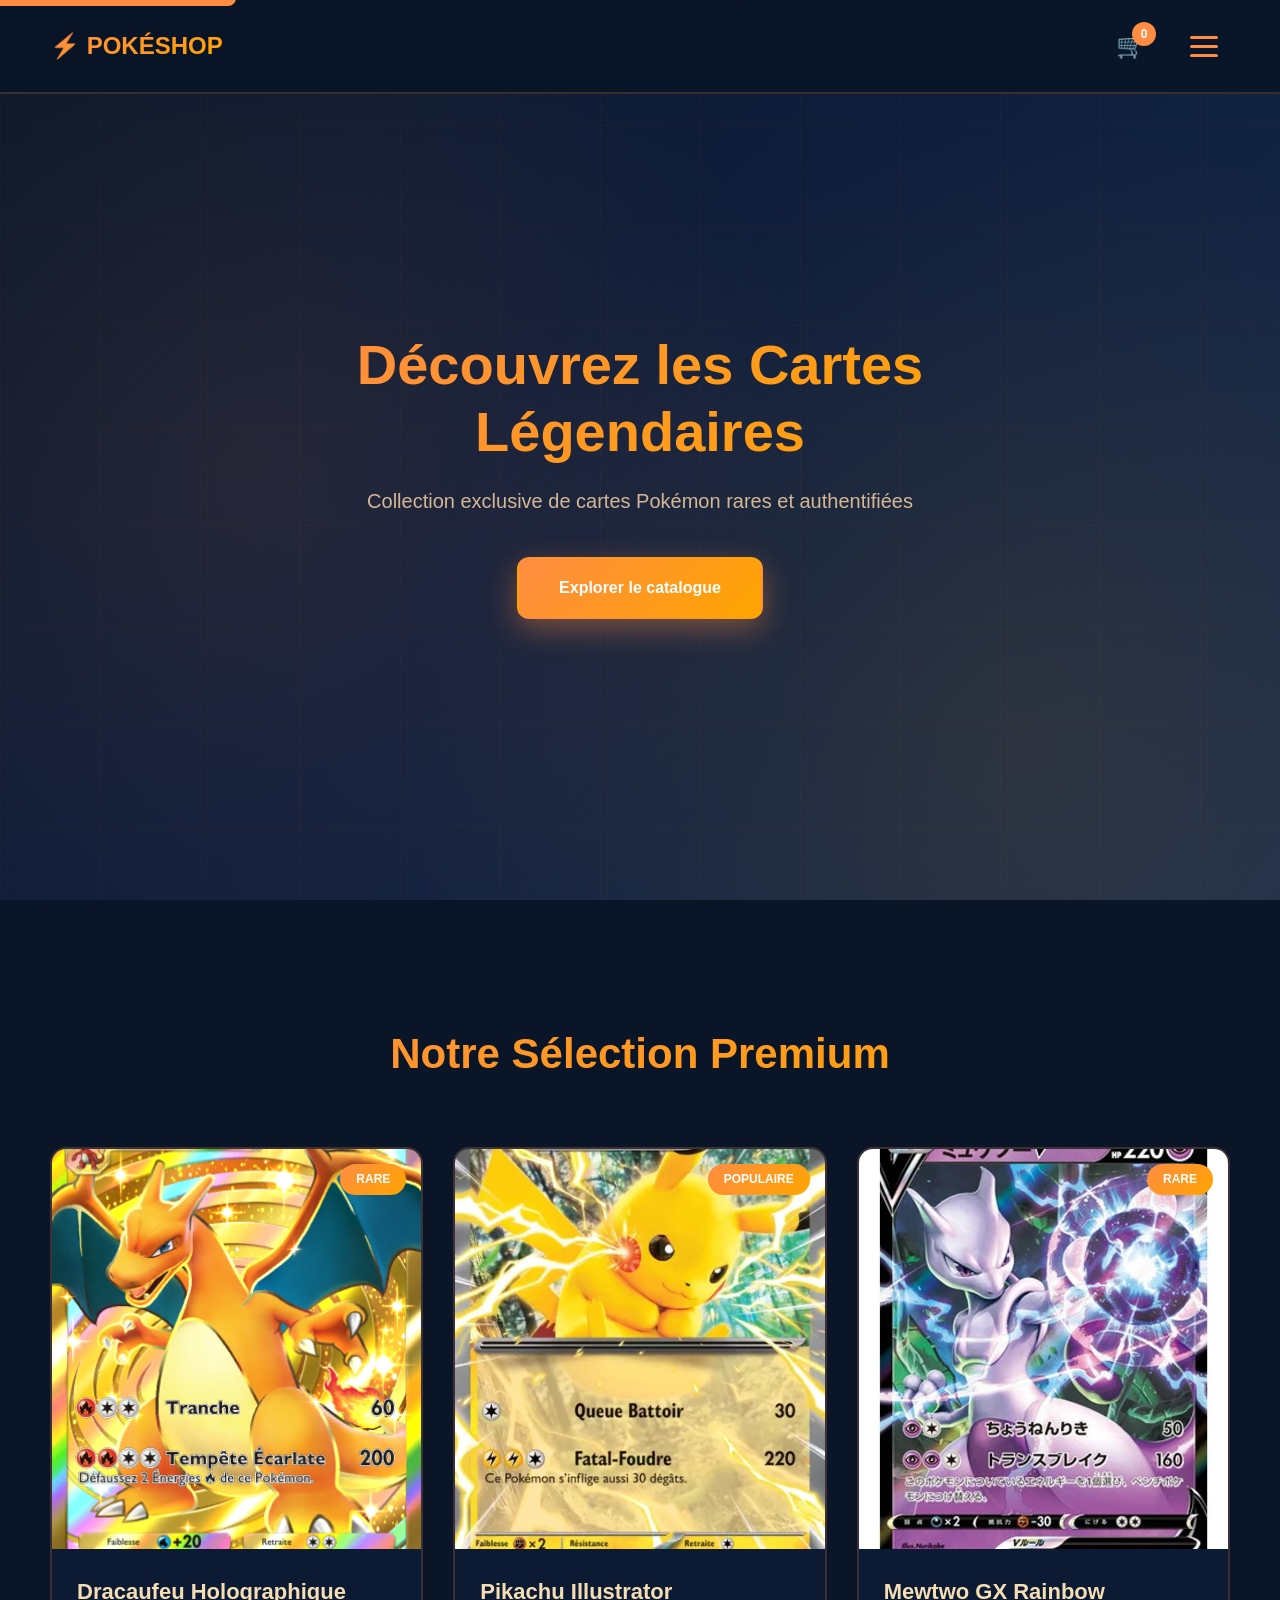
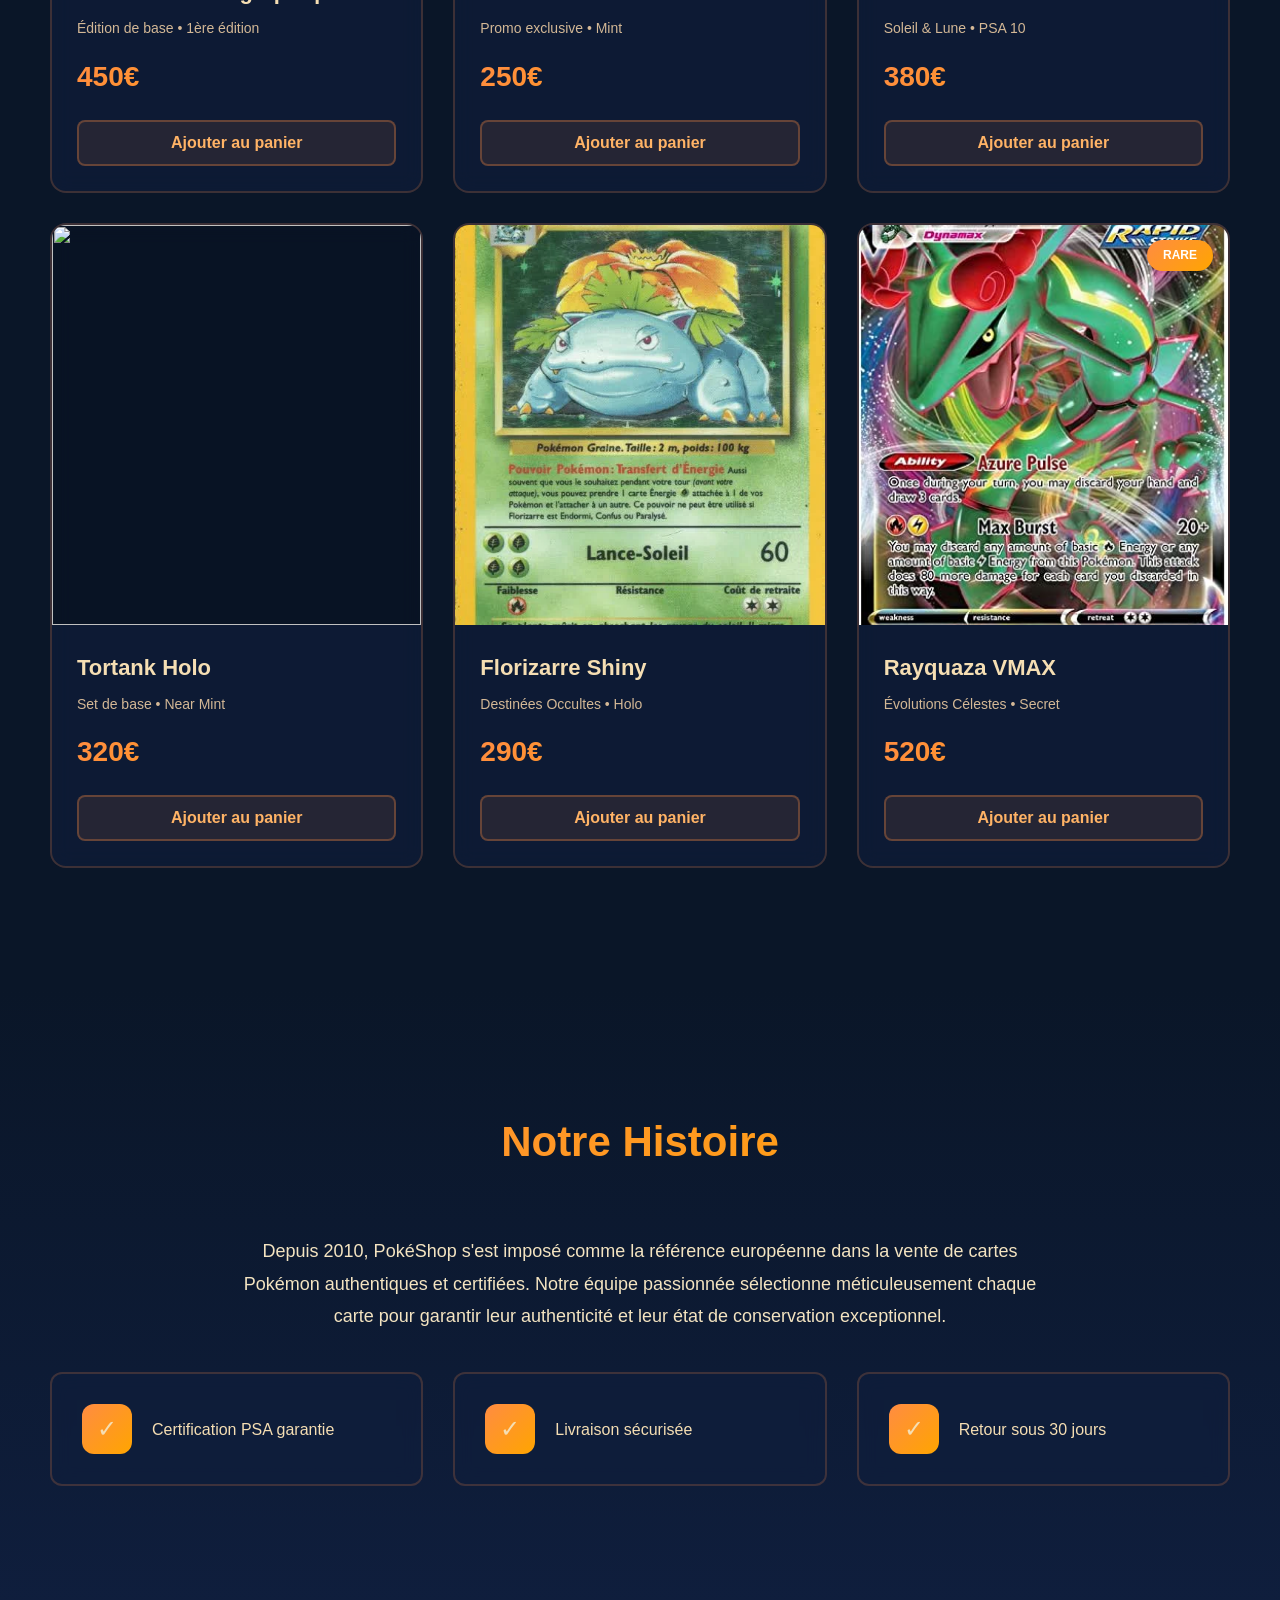
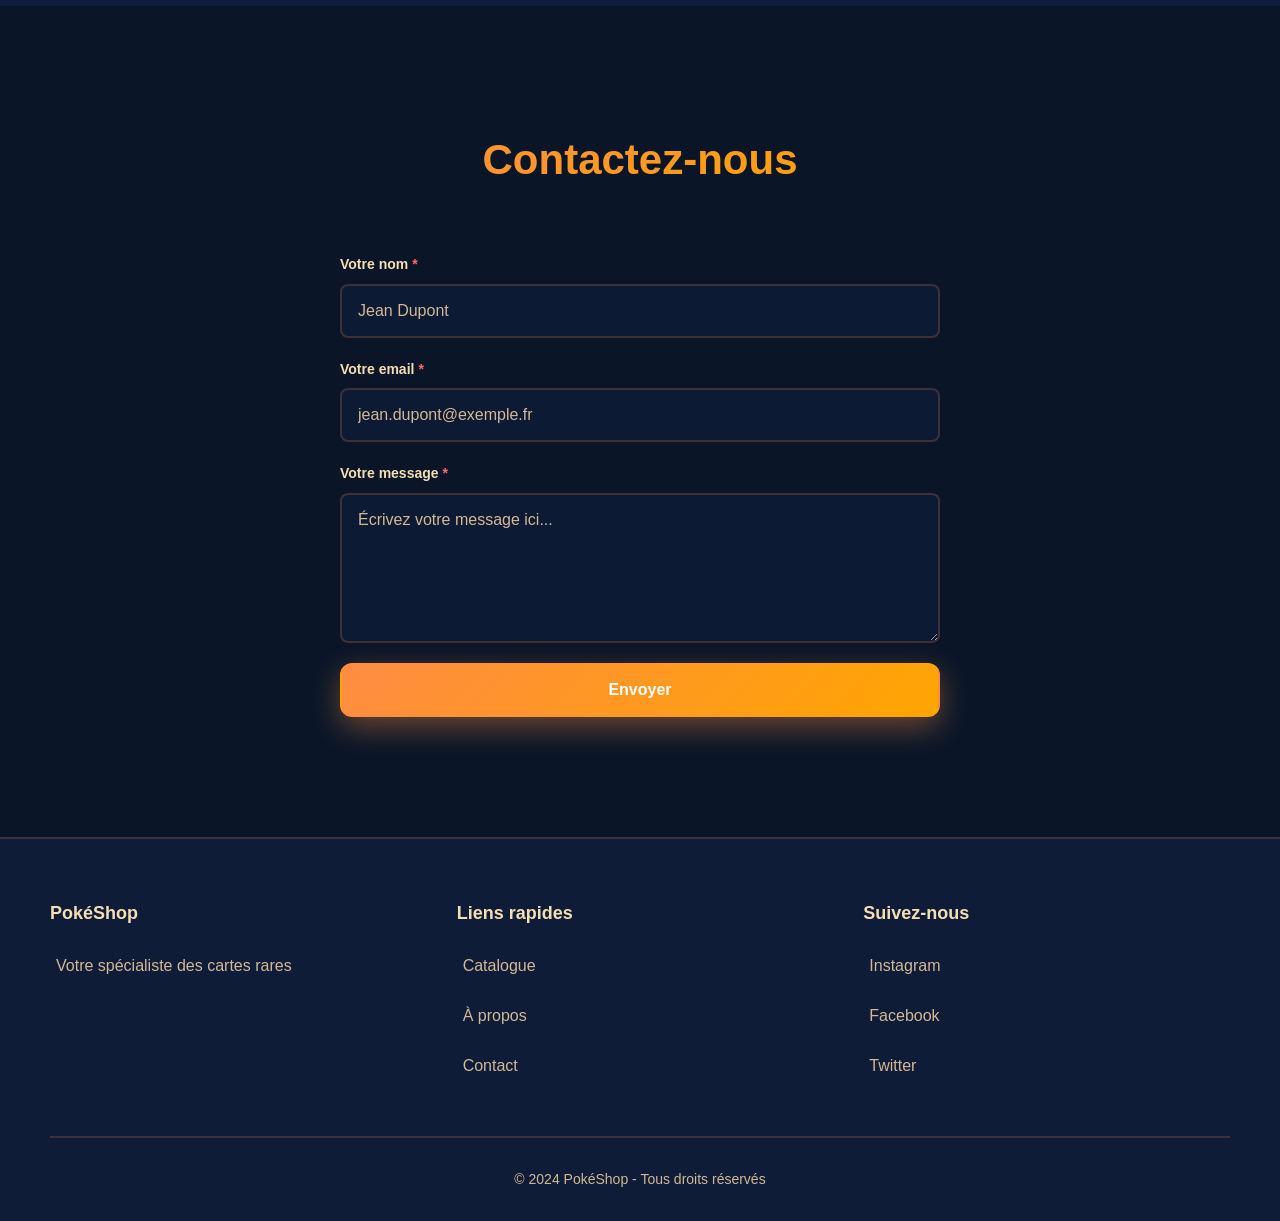
==== commit 4bc72598: "[Fix] Abandon taille texte" ====
--- a/index.html
+++ b/index.html
@@ -1,4 +1,4 @@
-<!DOCTYPE html>
+<!doctype html>
 <html lang="fr">
   <head>
     <meta charset="UTF-8" />
@@ -10,28 +10,21 @@
     <!-- Lien de saut pour navigation au clavier -->
     <a href="#main-content" class="skip-link">Aller au contenu principal</a>
 
-    <!-- Contrôles d'accessibilité -->
-    <aside class="accessibility-controls" aria-label="Contrôles d'accessibilité">
-      <button onclick="changeTextSize('normal')" aria-label="Taille de texte normale" tabindex="0">A</button>
-      <button onclick="changeTextSize('large')" aria-label="Grande taille de texte" tabindex="0">A+</button>
-      <button onclick="changeTextSize('xlarge')" aria-label="Très grande taille de texte" tabindex="0">A++</button>
-    </aside>
-
     <header class="header">
       <div class="logo" role="banner">⚡ POKÉSHOP</div>
       <div class="header-right">
-        <button 
-          class="cart" 
-          onclick="toggleCart()" 
+        <button
+          class="cart"
+          onclick="toggleCart()"
           aria-label="Panier d'achat"
           tabindex="0"
         >
           <div class="cart-icon" aria-hidden="true">🛒</div>
           <div class="cart-count" id="cartCount" aria-live="polite">0</div>
         </button>
-        <button 
-          class="burger" 
-          onclick="toggleMenu()" 
+        <button
+          class="burger"
+          onclick="toggleMenu()"
           aria-label="Menu de navigation"
           aria-expanded="false"
           aria-controls="menu"
@@ -46,7 +39,9 @@
 
     <nav class="menu" id="menu" aria-label="Navigation principale">
       <a href="#hero" onclick="scrollTo('hero')" tabindex="0">Accueil</a>
-      <a href="#catalog" onclick="scrollTo('catalog')" tabindex="0">Catalogue</a>
+      <a href="#catalog" onclick="scrollTo('catalog')" tabindex="0"
+        >Catalogue</a
+      >
       <a href="#about" onclick="scrollTo('about')" tabindex="0">À propos</a>
       <a href="#contact" onclick="scrollTo('contact')" tabindex="0">Contact</a>
     </nav>
@@ -55,18 +50,27 @@
       <section class="hero" id="hero" aria-labelledby="hero-title">
         <div class="hero-overlay"></div>
         <div class="hero-content">
-          <h1 class="hero-title" id="hero-title">Découvrez les Cartes Légendaires</h1>
+          <h1 class="hero-title" id="hero-title">
+            Découvrez les Cartes Légendaires
+          </h1>
           <p class="hero-subtitle">
             Collection exclusive de cartes Pokémon rares et authentifiées
           </p>
-          <a href="#catalog" class="btn-primary" onclick="scrollTo('catalog')" tabindex="0">
+          <a
+            href="#catalog"
+            class="btn-primary"
+            onclick="scrollTo('catalog')"
+            tabindex="0"
+          >
             Explorer le catalogue
           </a>
         </div>
       </section>
 
       <section class="catalog" id="catalog" aria-labelledby="catalog-title">
-        <h2 class="section-title" id="catalog-title">Notre Sélection Premium</h2>
+        <h2 class="section-title" id="catalog-title">
+          Notre Sélection Premium
+        </h2>
         <div class="cards-grid">
           <article class="card">
             <div class="card-image">
@@ -130,7 +134,10 @@
 
           <article class="card">
             <div class="card-image">
-              <img src="/img/Tortank-holo-2-102-Set-de-Base-Fuji-Store-scaled.png" alt="" />
+              <img
+                src="/img/Tortank-holo-2-102-Set-de-Base-Fuji-Store-scaled.png"
+                alt=""
+              />
             </div>
             <div class="card-content">
               <h3 class="card-name">Tortank Holo</h3>
@@ -223,44 +230,54 @@
           <form class="form" onsubmit="handleSubmit(event)">
             <div class="form-group">
               <label for="name">
-                Votre nom<span class="required" aria-label="Obligatoire">*</span>
+                Votre nom<span class="required" aria-label="Obligatoire"
+                  >*</span
+                >
               </label>
-              <input 
-                type="text" 
-                id="name" 
+              <input
+                type="text"
+                id="name"
                 name="name"
-                placeholder="Jean Dupont" 
+                placeholder="Jean Dupont"
                 required
                 aria-required="true"
                 aria-describedby="name-error"
                 tabindex="0"
               />
-              <span id="name-error" class="error-message">Veuillez entrer votre nom</span>
+              <span id="name-error" class="error-message"
+                >Veuillez entrer votre nom</span
+              >
             </div>
 
             <div class="form-group">
               <label for="email">
-                Votre email<span class="required" aria-label="Obligatoire">*</span>
+                Votre email<span class="required" aria-label="Obligatoire"
+                  >*</span
+                >
               </label>
-              <input 
-                type="email" 
-                id="email" 
+              <input
+                type="email"
+                id="email"
                 name="email"
-                placeholder="jean.dupont@exemple.fr" 
+                placeholder="jean.dupont@exemple.fr"
                 required
                 aria-required="true"
                 aria-describedby="email-error"
                 tabindex="0"
               />
-              <span id="email-error" class="error-message">Veuillez entrer une adresse email valide</span>
+              <span id="email-error" class="error-message"
+                >Veuillez entrer une adresse email valide</span
+              >
             </div>
 
             <div class="form-group">
               <label for="message">
-                Votre message<span class="required" aria-label="Obligatoire">*</span>
+                Votre message<span class="required" aria-label="Obligatoire"
+                  >*</span
+                >
               </label>
-              <textarea 
-                id="message" 
+              <textarea
+                id="message"
                 name="message"
                 placeholder="Écrivez votre message ici..."
                 required
@@ -268,10 +285,14 @@
                 aria-describedby="message-error"
                 tabindex="0"
               ></textarea>
-              <span id="message-error" class="error-message">Veuillez entrer votre message</span>
-            </div>
-
-            <button type="submit" class="btn-primary" tabindex="0">Envoyer</button>
+              <span id="message-error" class="error-message"
+                >Veuillez entrer votre message</span
+              >
+            </div>
+
+            <button type="submit" class="btn-primary" tabindex="0">
+              Envoyer
+            </button>
           </form>
         </div>
       </section>
@@ -285,97 +306,30 @@
         </div>
         <div class="footer-section">
           <h3 class="footer-title">Liens rapides</h3>
-          <a href="#catalog" onclick="scrollTo('catalog')" tabindex="0">Catalogue</a>
+          <a href="#catalog" onclick="scrollTo('catalog')" tabindex="0"
+            >Catalogue</a
+          >
           <a href="#about" onclick="scrollTo('about')" tabindex="0">À propos</a>
-          <a href="#contact" onclick="scrollTo('contact')" tabindex="0">Contact</a>
+          <a href="#contact" onclick="scrollTo('contact')" tabindex="0"
+            >Contact</a
+          >
         </div>
         <div class="footer-section">
           <h3 class="footer-title">Suivez-nous</h3>
-          <a href="#" aria-label="Suivez-nous sur Instagram" tabindex="0">Instagram</a>
-          <a href="#" aria-label="Suivez-nous sur Facebook" tabindex="0">Facebook</a>
-          <a href="#" aria-label="Suivez-nous sur Twitter" tabindex="0">Twitter</a>
+          <a href="#" aria-label="Suivez-nous sur Instagram" tabindex="0"
+            >Instagram</a
+          >
+          <a href="#" aria-label="Suivez-nous sur Facebook" tabindex="0"
+            >Facebook</a
+          >
+          <a href="#" aria-label="Suivez-nous sur Twitter" tabindex="0"
+            >Twitter</a
+          >
         </div>
       </div>
       <div class="footer-bottom">© 2024 PokéShop - Tous droits réservés</div>
     </footer>
 
-    <script>
-      let cartItems = 0;
-
-      function changeTextSize(size) {
-        document.body.classList.remove('text-large', 'text-xlarge');
-        if (size === 'large') {
-          document.body.classList.add('text-large');
-        } else if (size === 'xlarge') {
-          document.body.classList.add('text-xlarge');
-        }
-      }
-
-      function toggleMenu() {
-        const menu = document.getElementById("menu");
-        const burger = document.querySelector(".burger");
-        const isActive = menu.classList.toggle("active");
-        burger.setAttribute("aria-expanded", isActive);
-      }
-
-      function scrollTo(id) {
-        document.getElementById(id).scrollIntoView({ behavior: "smooth" });
-        document.getElementById("menu").classList.remove("active");
-        document.querySelector(".burger").setAttribute("aria-expanded", "false");
-      }
-
-      function addToCart(itemName, price) {
-        cartItems++;
-        document.getElementById("cartCount").textContent = cartItems;
-
-        const cartCount = document.getElementById("cartCount");
-        cartCount.style.transform = "scale(1.5)";
-        setTimeout(() => {
-          cartCount.style.transform = "scale(1)";
-        }, 200);
-
-        const announcement = document.createElement('div');
-        announcement.setAttribute('role', 'status');
-        announcement.setAttribute('aria-live', 'polite');
-        announcement.className = 'sr-only';
-        announcement.textContent = itemName + ' ajouté au panier pour ' + price + ' euros';
-        document.body.appendChild(announcement);
-        setTimeout(() => announcement.remove(), 1000);
-      }
-
-      function toggleCart() {
-        if (cartItems === 0) {
-          alert("Votre panier est vide");
-        } else {
-          alert("Vous avez " + cartItems + " article(s) dans votre panier");
-        }
-      }
-
-      function handleSubmit(event) {
-        event.preventDefault();
-        const form = event.target;
-        
-        if (form.checkValidity()) {
-          alert("Merci pour votre message ! Nous vous répondrons dans les plus brefs délais.");
-          form.reset();
-        }
-      }
-
-      document.addEventListener('keydown', function(e) {
-        if (e.key === 'Enter' || e.key === ' ') {
-          const target = e.target;
-          
-          if (target.tagName === 'BUTTON' || target.classList.contains('btn-card') || target.classList.contains('btn-primary')) {
-            e.preventDefault();
-            target.click();
-          }
-          
-          if (target.tagName === 'A') {
-            e.preventDefault();
-            target.click();
-          }
-        }
-      });
-    </script>
+    <script src="script.js"></script>
   </body>
-</html>+</html>
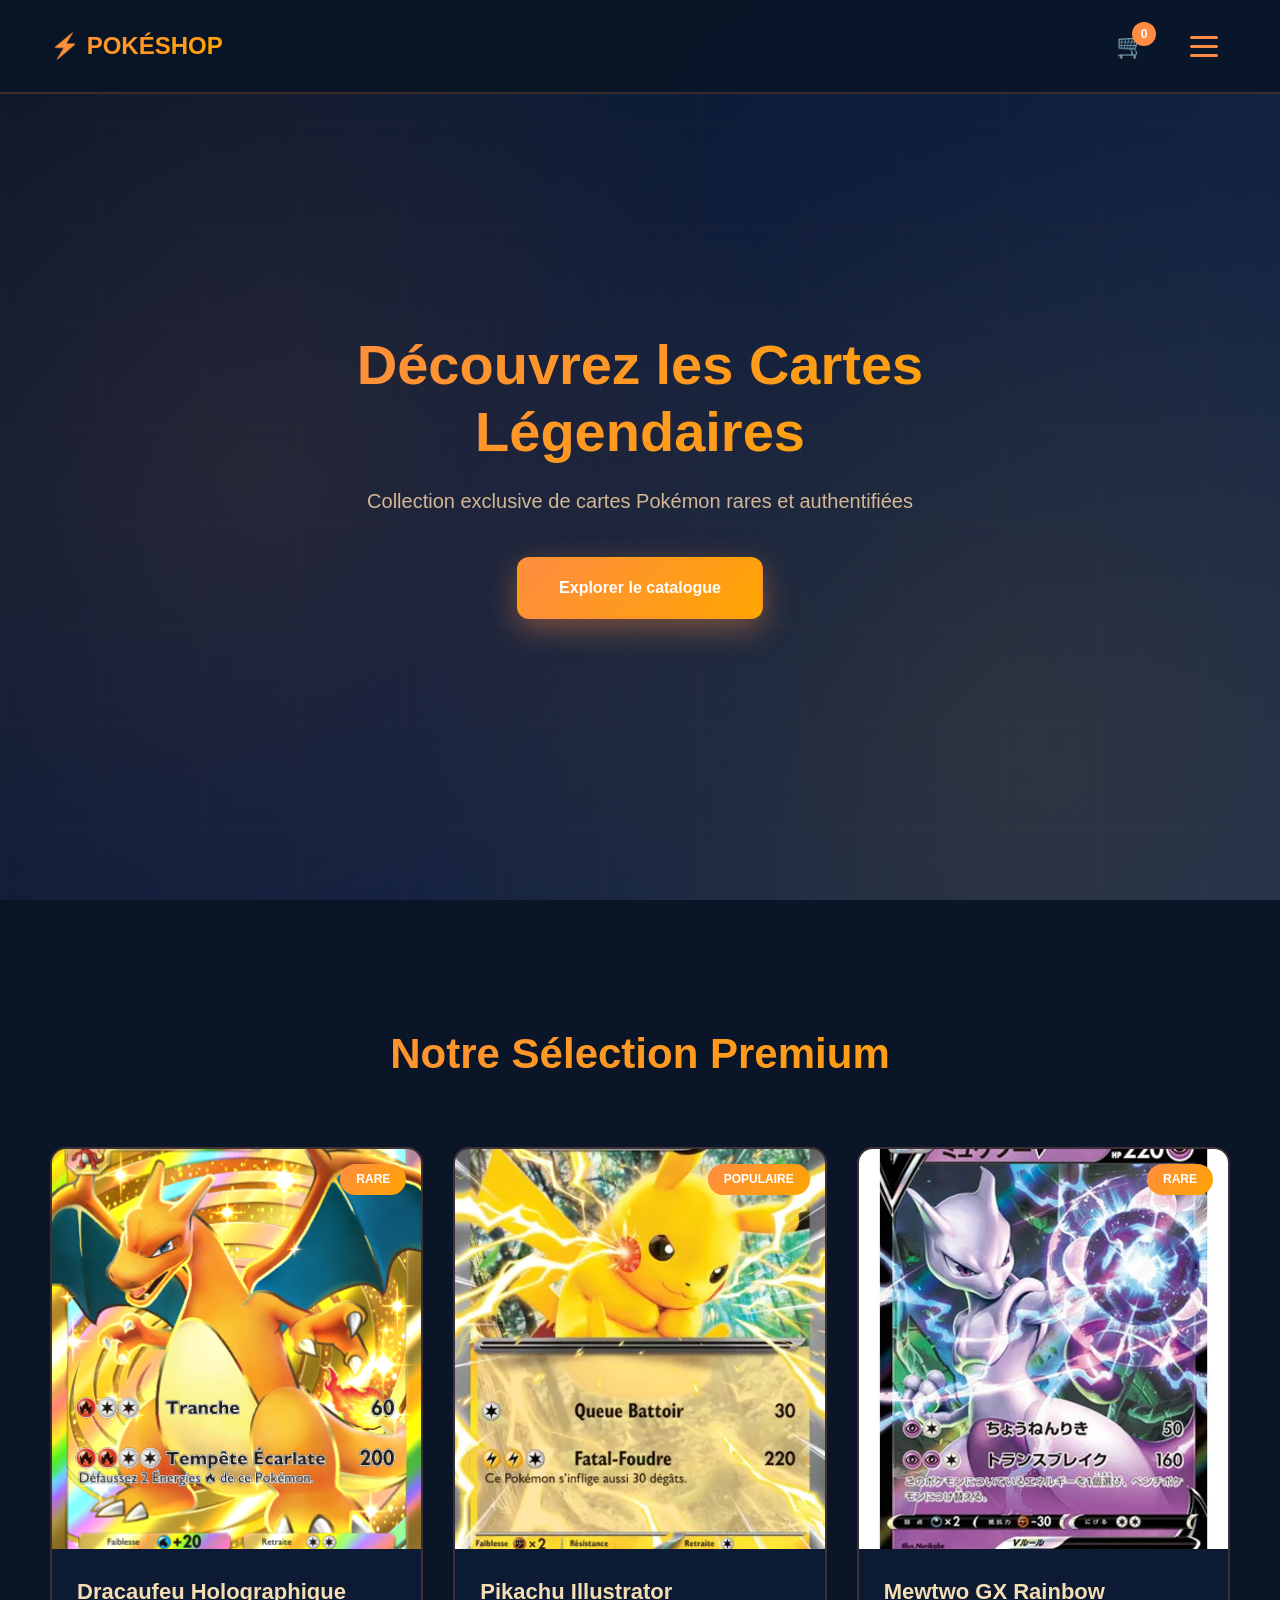
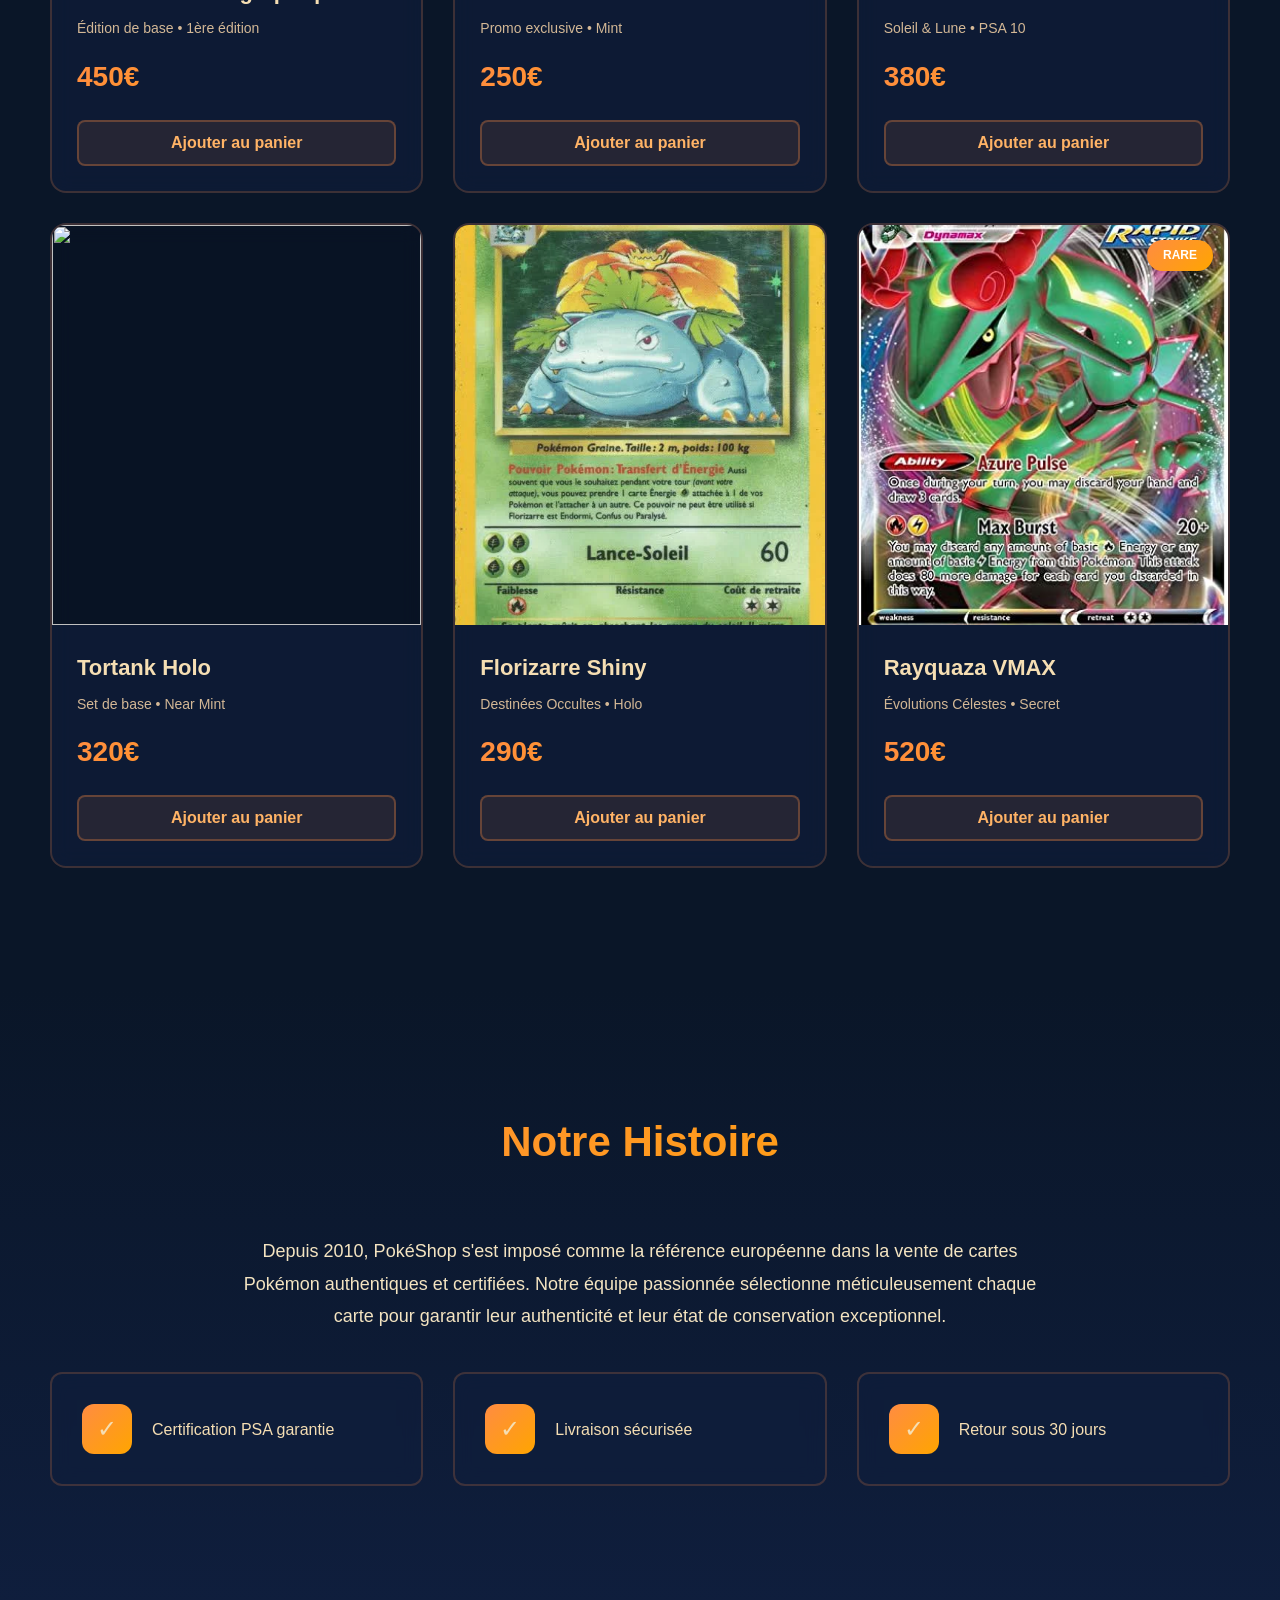
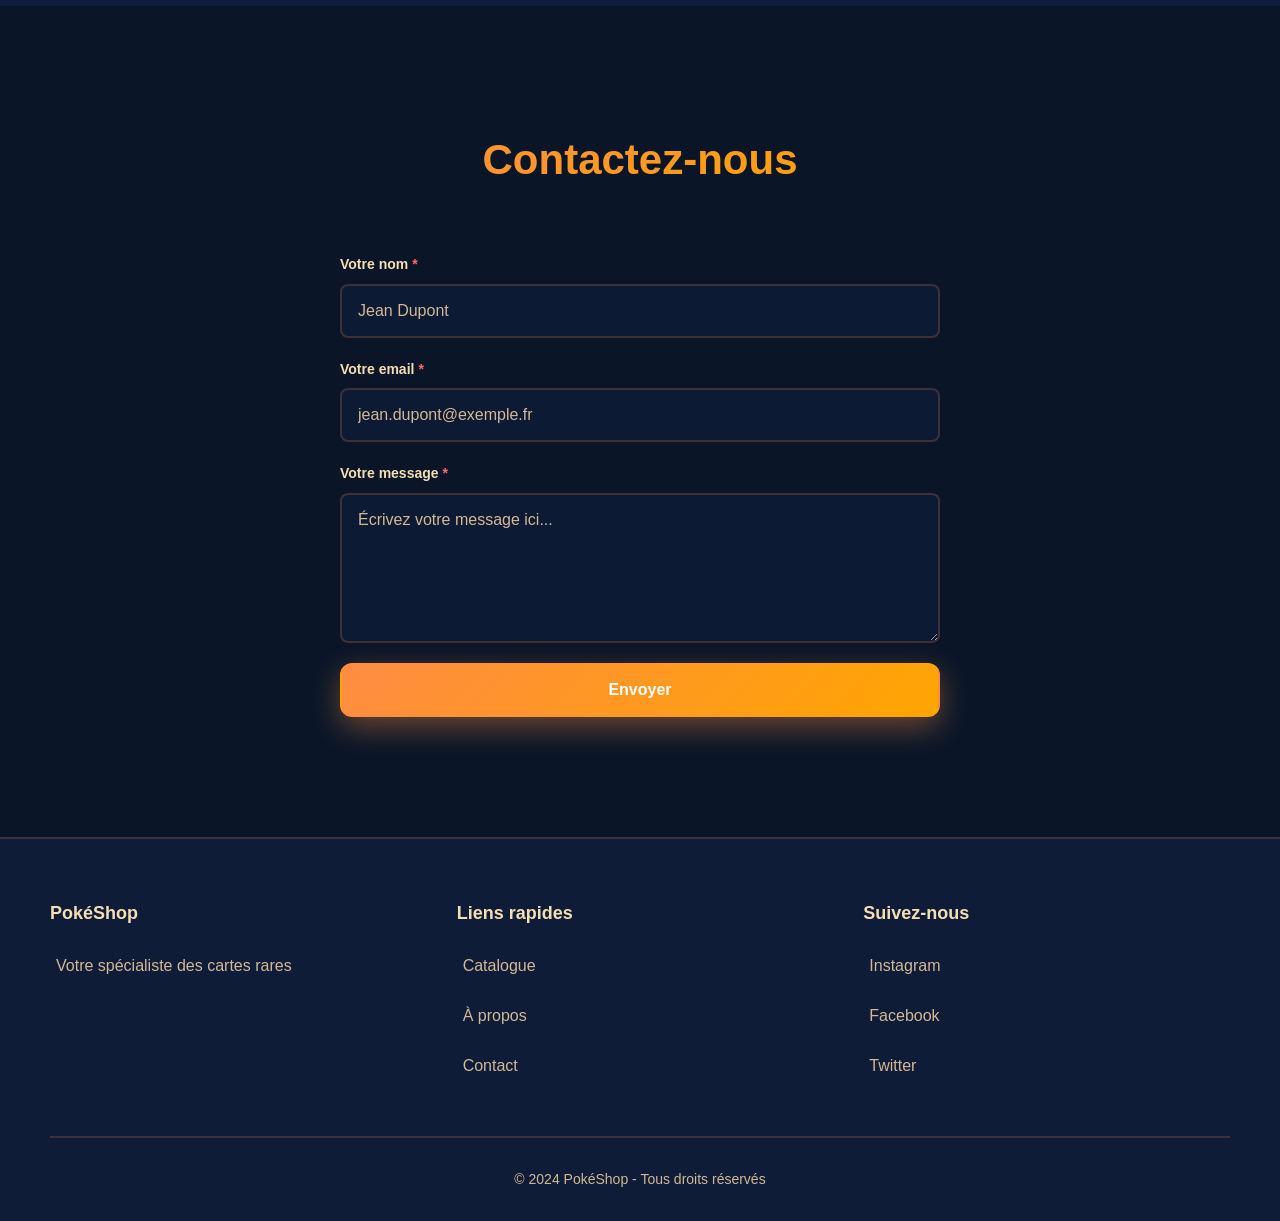
==== commit 7ac583be: "[Fix] Button inutile" ====
--- a/index.html
+++ b/index.html
@@ -7,9 +7,6 @@
     <link rel="stylesheet" href="styles.css" />
   </head>
   <body>
-    <!-- Lien de saut pour navigation au clavier -->
-    <a href="#main-content" class="skip-link">Aller au contenu principal</a>
-
     <header class="header">
       <div class="logo" role="banner">⚡ POKÉSHOP</div>
       <div class="header-right">
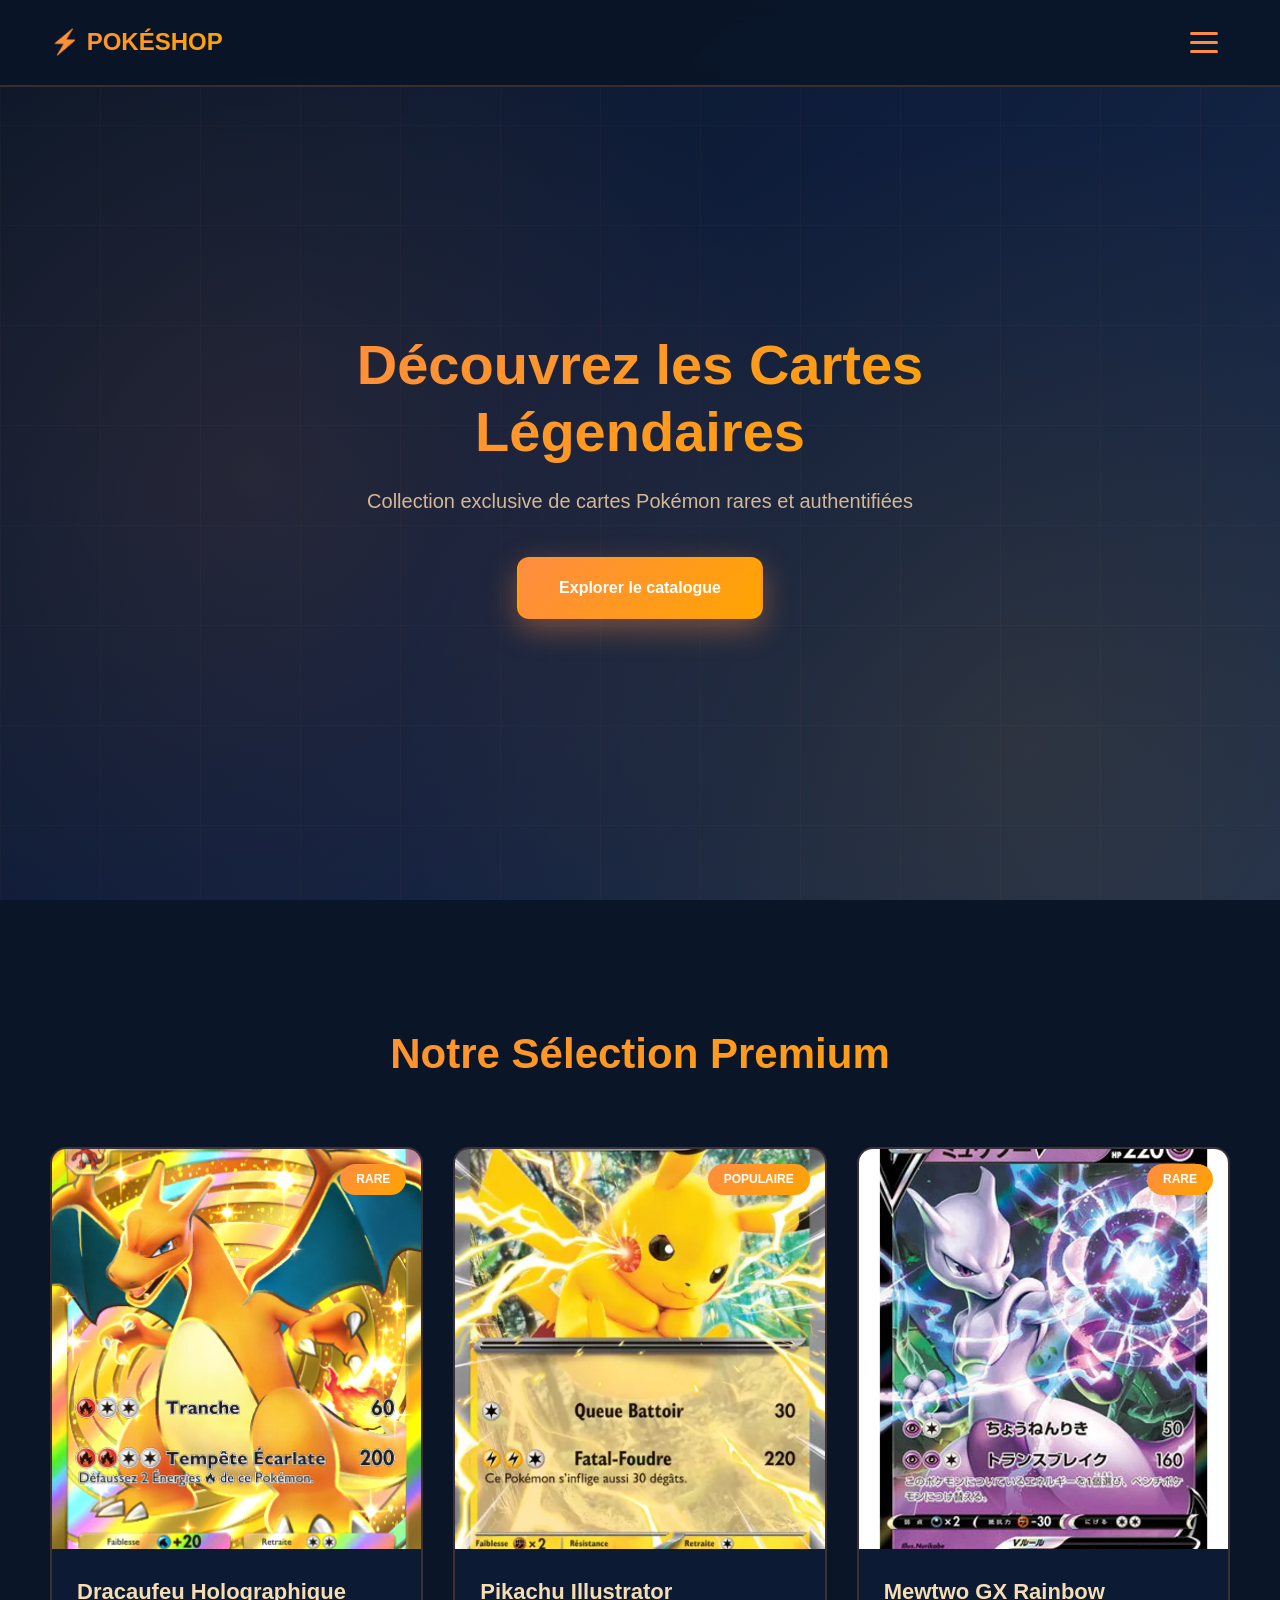
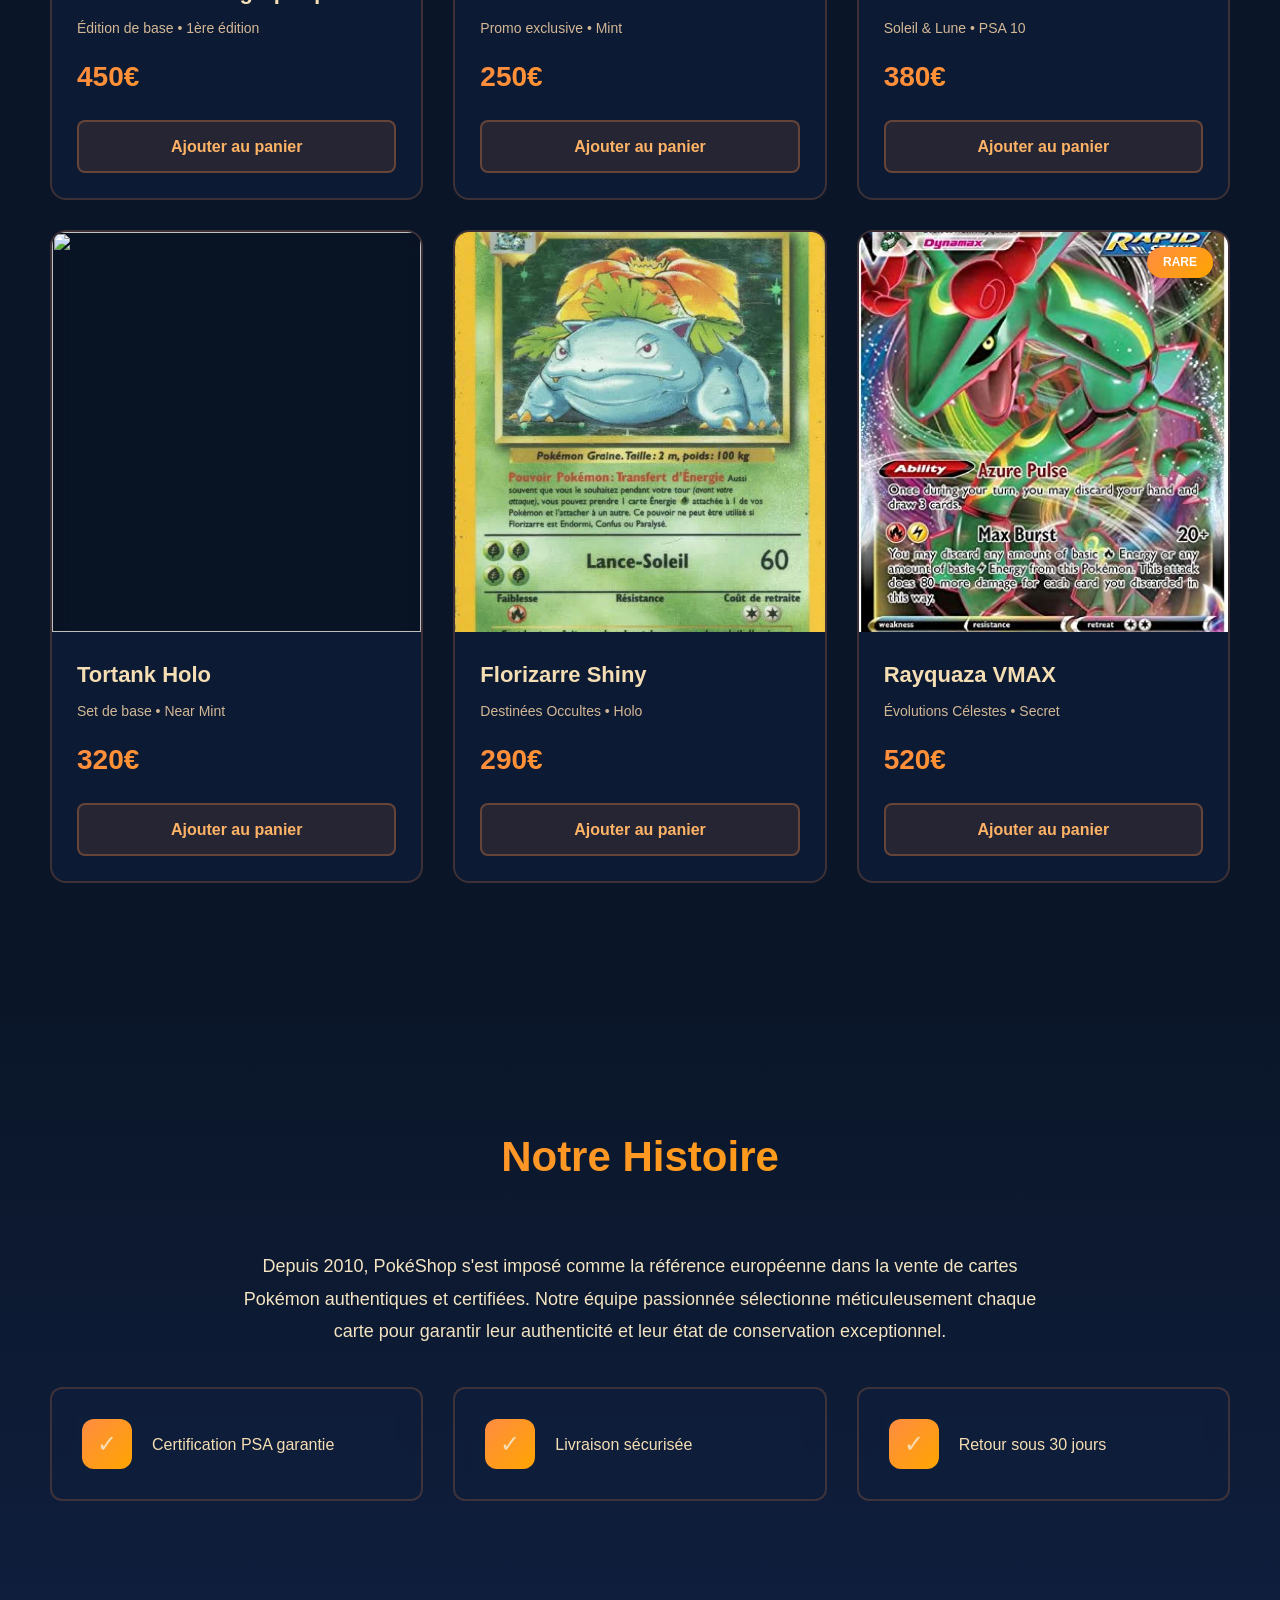
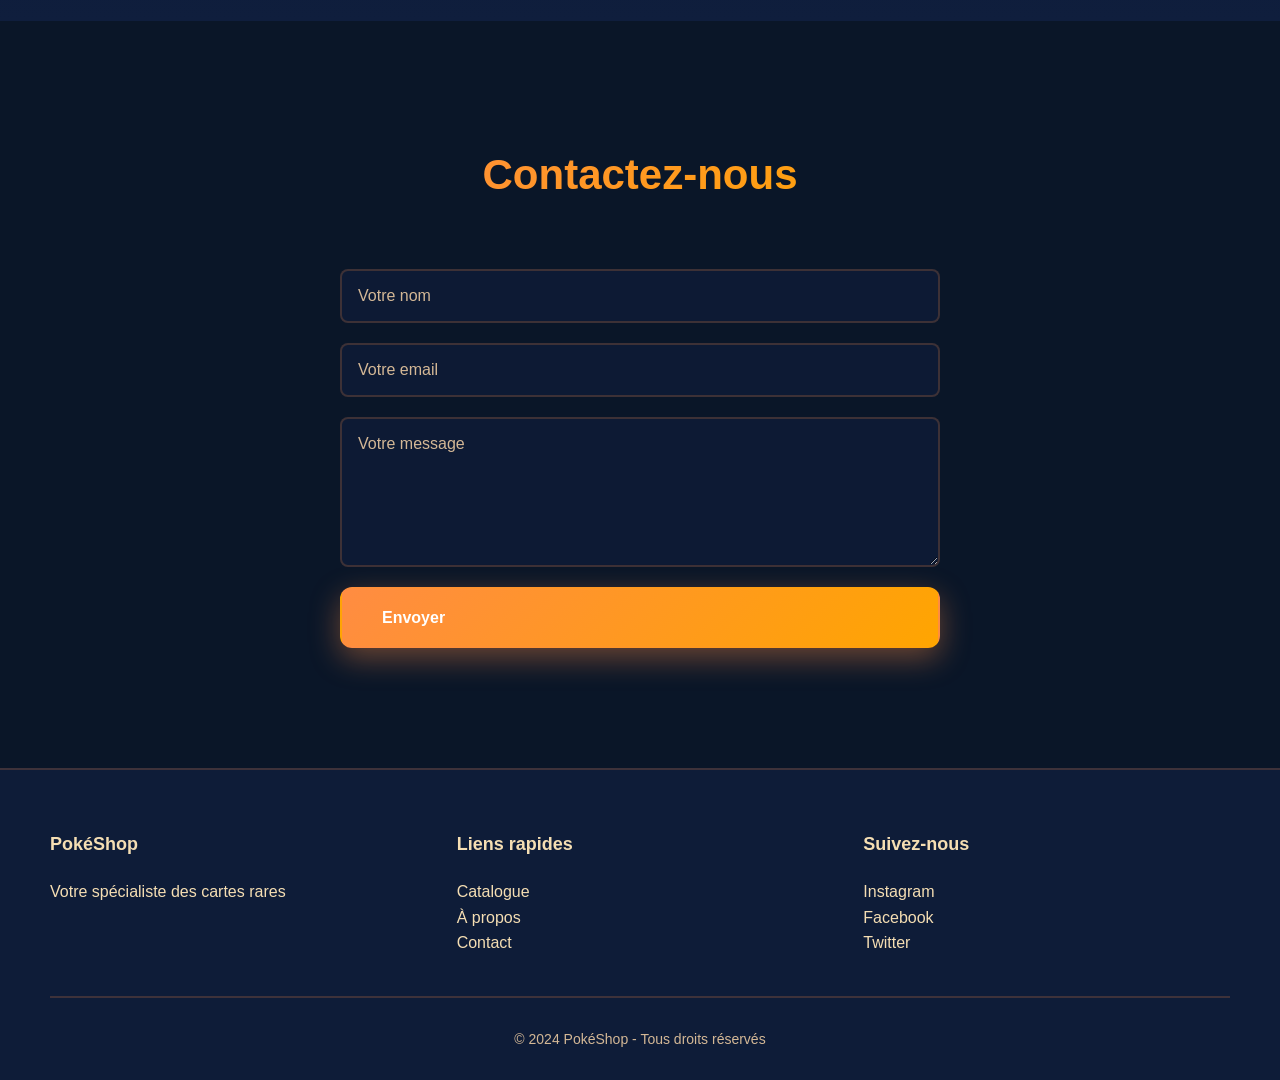
==== commit fc1db7fa: "[Add] Accessibilité & index" ====
--- a/index.html
+++ b/index.html
@@ -1,332 +1,196 @@
 <!doctype html>
-<html lang="fr">
+<html>
   <head>
     <meta charset="UTF-8" />
-    <meta name="viewport" content="width=device-width, initial-scale=1.0" />
-    <title>PokéShop - Boutique de cartes Pokémon rares</title>
+    <title>PokeShop</title>
     <link rel="stylesheet" href="styles.css" />
   </head>
   <body>
-    <header class="header">
-      <div class="logo" role="banner">⚡ POKÉSHOP</div>
-      <div class="header-right">
-        <button
-          class="cart"
-          onclick="toggleCart()"
-          aria-label="Panier d'achat"
-          tabindex="0"
-        >
-          <div class="cart-icon" aria-hidden="true">🛒</div>
-          <div class="cart-count" id="cartCount" aria-live="polite">0</div>
-        </button>
-        <button
-          class="burger"
-          onclick="toggleMenu()"
-          aria-label="Menu de navigation"
-          aria-expanded="false"
-          aria-controls="menu"
-          tabindex="0"
-        >
-          <div></div>
-          <div></div>
-          <div></div>
-        </button>
+    <div class="header">
+      <div class="logo">⚡ POKÉSHOP</div>
+      <div class="burger" onclick="toggleMenu()">
+        <div></div>
+        <div></div>
+        <div></div>
       </div>
-    </header>
+    </div>
 
-    <nav class="menu" id="menu" aria-label="Navigation principale">
-      <a href="#hero" onclick="scrollTo('hero')" tabindex="0">Accueil</a>
-      <a href="#catalog" onclick="scrollTo('catalog')" tabindex="0"
-        >Catalogue</a
-      >
-      <a href="#about" onclick="scrollTo('about')" tabindex="0">À propos</a>
-      <a href="#contact" onclick="scrollTo('contact')" tabindex="0">Contact</a>
-    </nav>
+    <div class="menu" id="menu">
+      <div onclick="scrollTo('hero')">Accueil</div>
+      <div onclick="scrollTo('catalog')">Catalogue</div>
+      <div onclick="scrollTo('about')">À propos</div>
+      <div onclick="scrollTo('contact')">Contact</div>
+    </div>
 
-    <main id="main-content">
-      <section class="hero" id="hero" aria-labelledby="hero-title">
-        <div class="hero-overlay"></div>
-        <div class="hero-content">
-          <h1 class="hero-title" id="hero-title">
-            Découvrez les Cartes Légendaires
-          </h1>
-          <p class="hero-subtitle">
-            Collection exclusive de cartes Pokémon rares et authentifiées
-          </p>
-          <a
-            href="#catalog"
-            class="btn-primary"
-            onclick="scrollTo('catalog')"
-            tabindex="0"
-          >
-            Explorer le catalogue
-          </a>
+    <div class="hero" id="hero">
+      <div class="hero-overlay"></div>
+      <div class="hero-content">
+        <div class="hero-title">Découvrez les Cartes Légendaires</div>
+        <div class="hero-subtitle">
+          Collection exclusive de cartes Pokémon rares et authentifiées
         </div>
-      </section>
+        <div class="btn-primary" onclick="scrollTo('catalog')">
+          Explorer le catalogue
+        </div>
+      </div>
+    </div>
 
-      <section class="catalog" id="catalog" aria-labelledby="catalog-title">
-        <h2 class="section-title" id="catalog-title">
-          Notre Sélection Premium
-        </h2>
-        <div class="cards-grid">
-          <article class="card">
-            <div class="card-image">
-              <img src="/img/darcaufeu.png" alt="" />
-              <span class="card-badge" aria-label="Rareté">Rare</span>
+    <div class="catalog" id="catalog">
+      <div class="section-title">Notre Sélection Premium</div>
+      <div class="cards-grid">
+        <div class="card">
+          <div class="card-image">
+            <img src="/img/darcaufeu.png" />
+            <div class="card-badge">Rare</div>
+          </div>
+          <div class="card-content">
+            <div class="card-name">Dracaufeu Holographique</div>
+            <div class="card-details">Édition de base • 1ère édition</div>
+            <div class="card-price">450€</div>
+            <div class="btn-card">Ajouter au panier</div>
+          </div>
+        </div>
+
+        <div class="card">
+          <div class="card-image">
+            <img src="/img/pika.png" />
+            <div class="card-badge">Populaire</div>
+          </div>
+          <div class="card-content">
+            <div class="card-name">Pikachu Illustrator</div>
+            <div class="card-details">Promo exclusive • Mint</div>
+            <div class="card-price">250€</div>
+            <div class="btn-card">Ajouter au panier</div>
+          </div>
+        </div>
+
+        <div class="card">
+          <div class="card-image">
+            <img src="img/newtoo.png" />
+            <div class="card-badge">Rare</div>
+          </div>
+          <div class="card-content">
+            <div class="card-name">Mewtwo GX Rainbow</div>
+            <div class="card-details">Soleil & Lune • PSA 10</div>
+            <div class="card-price">380€</div>
+            <div class="btn-card">Ajouter au panier</div>
+          </div>
+        </div>
+
+        <div class="card">
+          <div class="card-image">
+            <img
+              src="/img/Tortank-holo-2-102-Set-de-Base-Fuji-Store-scaled.png"
+            />
+          </div>
+          <div class="card-content">
+            <div class="card-name">Tortank Holo</div>
+            <div class="card-details">Set de base • Near Mint</div>
+            <div class="card-price">320€</div>
+            <div class="btn-card">Ajouter au panier</div>
+          </div>
+        </div>
+
+        <div class="card">
+          <div class="card-image">
+            <img src="/img/shopping.png" />
+          </div>
+          <div class="card-content">
+            <div class="card-name">Florizarre Shiny</div>
+            <div class="card-details">Destinées Occultes • Holo</div>
+            <div class="card-price">290€</div>
+            <div class="btn-card">Ajouter au panier</div>
+          </div>
+        </div>
+
+        <div class="card">
+          <div class="card-image">
+            <img src="/img/51XaCg-PdL.png" />
+            <div class="card-badge">Rare</div>
+          </div>
+          <div class="card-content">
+            <div class="card-name">Rayquaza VMAX</div>
+            <div class="card-details">Évolutions Célestes • Secret</div>
+            <div class="card-price">520€</div>
+            <div class="btn-card">Ajouter au panier</div>
+          </div>
+        </div>
+      </div>
+    </div>
+
+    <div class="about" id="about">
+      <div class="about-container">
+        <div class="section-title">Notre Histoire</div>
+        <div class="about-content">
+          <div class="about-text">
+            Depuis 2010, PokéShop s'est imposé comme la référence européenne
+            dans la vente de cartes Pokémon authentiques et certifiées. Notre
+            équipe passionnée sélectionne méticuleusement chaque carte pour
+            garantir leur authenticité et leur état de conservation
+            exceptionnel.
+          </div>
+          <div class="about-features">
+            <div class="feature">
+              <div class="feature-icon">✓</div>
+              <div class="feature-text">Certification PSA garantie</div>
             </div>
-            <div class="card-content">
-              <h3 class="card-name">Dracaufeu Holographique</h3>
-              <p class="card-details">Édition de base • 1ère édition</p>
-              <p class="card-price" aria-label="Prix">450€</p>
-              <button
-                class="btn-card"
-                onclick="addToCart('Dracaufeu Holographique', 450)"
-                aria-label="Ajouter Dracaufeu Holographique au panier pour 450 euros"
-                tabindex="0"
-              >
-                Ajouter au panier
-              </button>
+            <div class="feature">
+              <div class="feature-icon">✓</div>
+              <div class="feature-text">Livraison sécurisée</div>
             </div>
-          </article>
-
-          <article class="card">
-            <div class="card-image">
-              <img src="/img/pika.png" alt="" />
-              <span class="card-badge" aria-label="Popularité">Populaire</span>
-            </div>
-            <div class="card-content">
-              <h3 class="card-name">Pikachu Illustrator</h3>
-              <p class="card-details">Promo exclusive • Mint</p>
-              <p class="card-price" aria-label="Prix">250€</p>
-              <button
-                class="btn-card"
-                onclick="addToCart('Pikachu Illustrator', 250)"
-                aria-label="Ajouter Pikachu Illustrator au panier pour 250 euros"
-                tabindex="0"
-              >
-                Ajouter au panier
-              </button>
-            </div>
-          </article>
-
-          <article class="card">
-            <div class="card-image">
-              <img src="/img/newtoo.png" alt="" />
-              <span class="card-badge" aria-label="Rareté">Rare</span>
-            </div>
-            <div class="card-content">
-              <h3 class="card-name">Mewtwo GX Rainbow</h3>
-              <p class="card-details">Soleil & Lune • PSA 10</p>
-              <p class="card-price" aria-label="Prix">380€</p>
-              <button
-                class="btn-card"
-                onclick="addToCart('Mewtwo GX Rainbow', 380)"
-                aria-label="Ajouter Mewtwo GX Rainbow au panier pour 380 euros"
-                tabindex="0"
-              >
-                Ajouter au panier
-              </button>
-            </div>
-          </article>
-
-          <article class="card">
-            <div class="card-image">
-              <img
-                src="/img/Tortank-holo-2-102-Set-de-Base-Fuji-Store-scaled.png"
-                alt=""
-              />
-            </div>
-            <div class="card-content">
-              <h3 class="card-name">Tortank Holo</h3>
-              <p class="card-details">Set de base • Near Mint</p>
-              <p class="card-price" aria-label="Prix">320€</p>
-              <button
-                class="btn-card"
-                onclick="addToCart('Tortank Holo', 320)"
-                aria-label="Ajouter Tortank Holo au panier pour 320 euros"
-                tabindex="0"
-              >
-                Ajouter au panier
-              </button>
-            </div>
-          </article>
-
-          <article class="card">
-            <div class="card-image">
-              <img src="/img/shopping.png" alt="" />
-            </div>
-            <div class="card-content">
-              <h3 class="card-name">Florizarre Shiny</h3>
-              <p class="card-details">Destinées Occultes • Holo</p>
-              <p class="card-price" aria-label="Prix">290€</p>
-              <button
-                class="btn-card"
-                onclick="addToCart('Florizarre Shiny', 290)"
-                aria-label="Ajouter Florizarre Shiny au panier pour 290 euros"
-                tabindex="0"
-              >
-                Ajouter au panier
-              </button>
-            </div>
-          </article>
-
-          <article class="card">
-            <div class="card-image">
-              <img src="/img/51XaCg-PdL.png" alt="" />
-              <span class="card-badge" aria-label="Rareté">Rare</span>
-            </div>
-            <div class="card-content">
-              <h3 class="card-name">Rayquaza VMAX</h3>
-              <p class="card-details">Évolutions Célestes • Secret</p>
-              <p class="card-price" aria-label="Prix">520€</p>
-              <button
-                class="btn-card"
-                onclick="addToCart('Rayquaza VMAX', 520)"
-                aria-label="Ajouter Rayquaza VMAX au panier pour 520 euros"
-                tabindex="0"
-              >
-                Ajouter au panier
-              </button>
-            </div>
-          </article>
-        </div>
-      </section>
-
-      <section class="about" id="about" aria-labelledby="about-title">
-        <div class="about-container">
-          <h2 class="section-title" id="about-title">Notre Histoire</h2>
-          <div class="about-content">
-            <p class="about-text">
-              Depuis 2010, PokéShop s'est imposé comme la référence européenne
-              dans la vente de cartes Pokémon authentiques et certifiées. Notre
-              équipe passionnée sélectionne méticuleusement chaque carte pour
-              garantir leur authenticité et leur état de conservation
-              exceptionnel.
-            </p>
-            <div class="about-features">
-              <div class="feature">
-                <div class="feature-icon" aria-hidden="true">✓</div>
-                <p class="feature-text">Certification PSA garantie</p>
-              </div>
-              <div class="feature">
-                <div class="feature-icon" aria-hidden="true">✓</div>
-                <p class="feature-text">Livraison sécurisée</p>
-              </div>
-              <div class="feature">
-                <div class="feature-icon" aria-hidden="true">✓</div>
-                <p class="feature-text">Retour sous 30 jours</p>
-              </div>
+            <div class="feature">
+              <div class="feature-icon">✓</div>
+              <div class="feature-text">Retour sous 30 jours</div>
             </div>
           </div>
         </div>
-      </section>
+      </div>
+    </div>
 
-      <section class="contact" id="contact" aria-labelledby="contact-title">
-        <div class="contact-container">
-          <h2 class="section-title" id="contact-title">Contactez-nous</h2>
-          <form class="form" onsubmit="handleSubmit(event)">
-            <div class="form-group">
-              <label for="name">
-                Votre nom<span class="required" aria-label="Obligatoire"
-                  >*</span
-                >
-              </label>
-              <input
-                type="text"
-                id="name"
-                name="name"
-                placeholder="Jean Dupont"
-                required
-                aria-required="true"
-                aria-describedby="name-error"
-                tabindex="0"
-              />
-              <span id="name-error" class="error-message"
-                >Veuillez entrer votre nom</span
-              >
-            </div>
+    <div class="contact" id="contact">
+      <div class="contact-container">
+        <div class="section-title">Contactez-nous</div>
+        <div class="form">
+          <input type="text" placeholder="Votre nom" />
+          <input type="text" placeholder="Votre email" />
+          <textarea placeholder="Votre message"></textarea>
+          <div class="btn-primary">Envoyer</div>
+        </div>
+      </div>
+    </div>
 
-            <div class="form-group">
-              <label for="email">
-                Votre email<span class="required" aria-label="Obligatoire"
-                  >*</span
-                >
-              </label>
-              <input
-                type="email"
-                id="email"
-                name="email"
-                placeholder="jean.dupont@exemple.fr"
-                required
-                aria-required="true"
-                aria-describedby="email-error"
-                tabindex="0"
-              />
-              <span id="email-error" class="error-message"
-                >Veuillez entrer une adresse email valide</span
-              >
-            </div>
-
-            <div class="form-group">
-              <label for="message">
-                Votre message<span class="required" aria-label="Obligatoire"
-                  >*</span
-                >
-              </label>
-              <textarea
-                id="message"
-                name="message"
-                placeholder="Écrivez votre message ici..."
-                required
-                aria-required="true"
-                aria-describedby="message-error"
-                tabindex="0"
-              ></textarea>
-              <span id="message-error" class="error-message"
-                >Veuillez entrer votre message</span
-              >
-            </div>
-
-            <button type="submit" class="btn-primary" tabindex="0">
-              Envoyer
-            </button>
-          </form>
-        </div>
-      </section>
-    </main>
-
-    <footer class="footer">
+    <div class="footer">
       <div class="footer-content">
         <div class="footer-section">
-          <h3 class="footer-title">PokéShop</h3>
-          <p>Votre spécialiste des cartes rares</p>
+          <div class="footer-title">PokéShop</div>
+          <div>Votre spécialiste des cartes rares</div>
         </div>
         <div class="footer-section">
-          <h3 class="footer-title">Liens rapides</h3>
-          <a href="#catalog" onclick="scrollTo('catalog')" tabindex="0"
-            >Catalogue</a
-          >
-          <a href="#about" onclick="scrollTo('about')" tabindex="0">À propos</a>
-          <a href="#contact" onclick="scrollTo('contact')" tabindex="0"
-            >Contact</a
-          >
+          <div class="footer-title">Liens rapides</div>
+          <div onclick="scrollTo('catalog')">Catalogue</div>
+          <div onclick="scrollTo('about')">À propos</div>
+          <div onclick="scrollTo('contact')">Contact</div>
         </div>
         <div class="footer-section">
-          <h3 class="footer-title">Suivez-nous</h3>
-          <a href="#" aria-label="Suivez-nous sur Instagram" tabindex="0"
-            >Instagram</a
-          >
-          <a href="#" aria-label="Suivez-nous sur Facebook" tabindex="0"
-            >Facebook</a
-          >
-          <a href="#" aria-label="Suivez-nous sur Twitter" tabindex="0"
-            >Twitter</a
-          >
+          <div class="footer-title">Suivez-nous</div>
+          <div>Instagram</div>
+          <div>Facebook</div>
+          <div>Twitter</div>
         </div>
       </div>
       <div class="footer-bottom">© 2024 PokéShop - Tous droits réservés</div>
-    </footer>
+    </div>
 
-    <script src="script.js"></script>
+    <script>
+      function toggleMenu() {
+        const menu = document.getElementById("menu");
+        menu.classList.toggle("active");
+      }
+
+      function scrollTo(id) {
+        document.getElementById(id).scrollIntoView({ behavior: "smooth" });
+        document.getElementById("menu").classList.remove("active");
+      }
+    </script>
   </body>
 </html>
